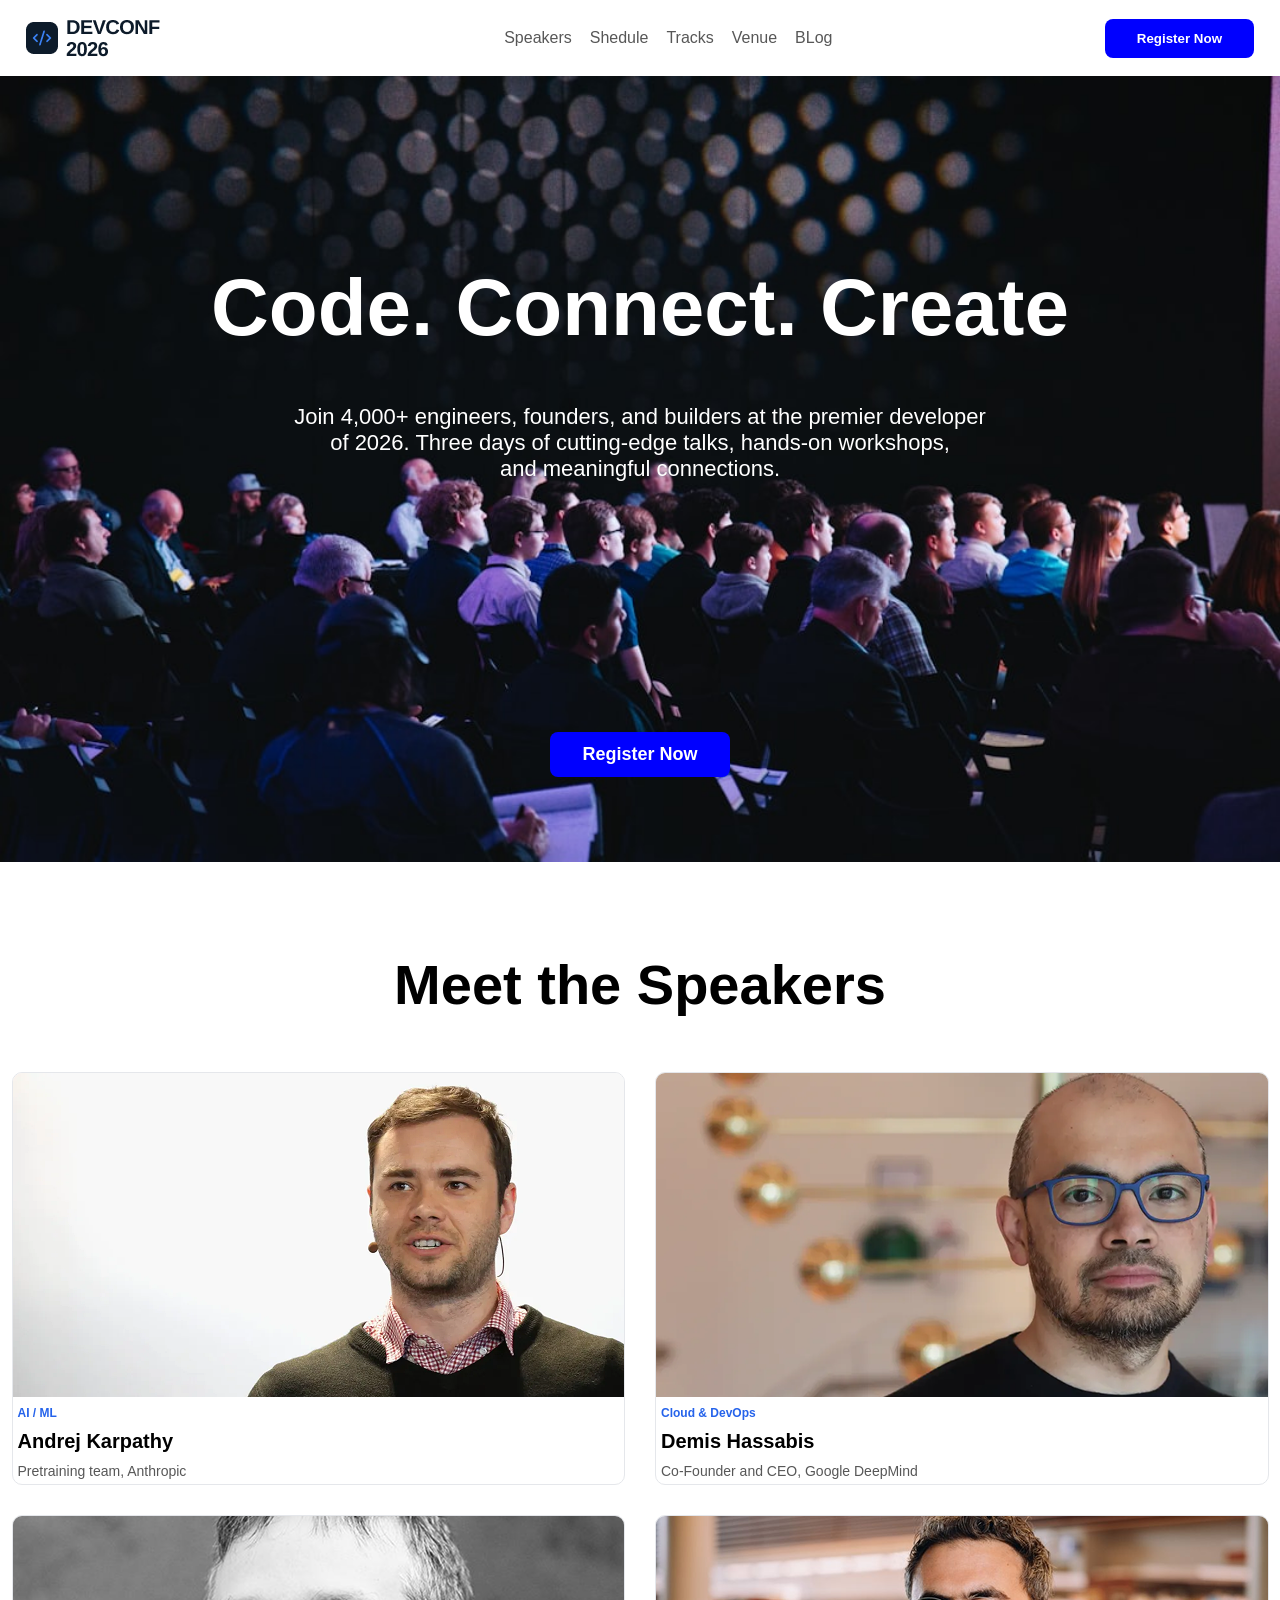
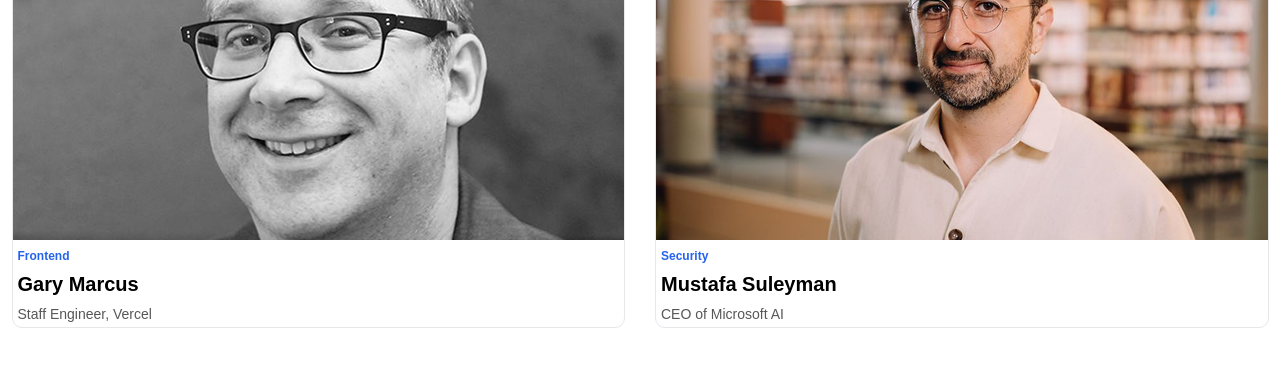
==== index.html @ 27335a5c "Speaker section added" ====
<!DOCTYPE html>
<html lang="en">

<head>
    <meta charset="UTF-8">
    <meta name="viewport" content="width=device-width, initial-scale=1.0">
    <title>Document</title>
    <link rel="stylesheet" href="./styles.css">
</head>

<body>
    <header>
        <sectoion class="navigation">
            <img src="./logos/logo.png">

            <nav>
                <ul class="nav-list">
                    <li class="nav-list-items">Speakers</li>
                    <li class="nav-list-items">Shedule</li>
                    <li class="nav-list-items">Tracks</li>
                    <li class="nav-list-items">Venue</li>
                    <li class="nav-list-items">BLog</li>
                </ul>
            </nav>

            <button class="regbut"><strong>Register Now</strong></button>
        </sectoion>

        <section class="banner">
            <h1>Code. Connect. Create</h1>
            <p> Join 4,000+ engineers, founders, and builders at the premier developer 
                <br> of 2026. Three days of cutting-edge talks, hands-on workshops,
                <br>and meaningful connections.
            </p>

            <button class="regbut" style="font-size: large; font-weight: 700;">Register Now</button>
        </section>
    </header>

    <main>
        <section class="speaker">
            <h1 style="font-size: 56px; font-weight: bold; justify-content: center; text-align: center; padding: 40px;">Meet the Speakers</h1>

            <div class="speakerbox">
                <div class="indibox">
                    <img src="./images/andrej.png" alt="Andrej Karpathy">
                    <p style="color: #2563EB; font-size: 12px; font-weight: 600;">
                        AI / ML
                    </p>
                    <p style="font-size: 20px; font-weight: bold;">
                        Andrej Karpathy
                    </p>
                    <p style="color: #575757; font-size: 14px;">
                        Pretraining team, Anthropic
                    </p>
                </div>

                <div class="indibox">
                    <img src="./images/demis.png" alt="Demis Hassabis">
                    <p style="color: #2563EB; font-size: 12px; font-weight: 600;">
                        Cloud & DevOps
                    </p>
                    <p style="font-size: 20px; font-weight: bold;">
                        Demis Hassabis
                    </p>
                    <p style="color: #575757; font-size: 14px;">
                        Co-Founder and CEO, Google DeepMind
                    </p>
                </div>

                <div class="indibox">
                    <img src="./images/gary.png" alt="Gary Marcus">
                    <p style="color: #2563EB; font-size: 12px; font-weight: 600;">
                        Frontend
                    </p>
                    <p style="font-size: 20px; font-weight: bold;">
                        Gary Marcus
                    </p>
                    <p style="color: #575757; font-size: 14px;">
                        Staff Engineer, Vercel
                    </p>
                </div>

                <div class="indibox">
                    <img src="./images/mustafa.png" alt="">
                    <p style="color: #2563EB; font-size: 12px; font-weight: 600;">
                        Security
                    </p>
                    <p style="font-size: 20px;">
                        <strong>Mustafa Suleyman</strong>
                    </p>
                    <p style="color: #575757; font-size: 14px;">
                    CEO of Microsoft AI
                    </p>
                </div>
            </div>
        </section>
    </main>

</body>

</html>
---- styles.css ----
*{
    margin: 0;
    padding: 0;
    font-family: "Inter", sans-serif;
}

.navigation{
    display: flex;
    justify-content: space-between;
    align-items: center;
    max-width: 1300;
    margin: 10px 20px 10px;
    padding: 6px;
}

.nav-list{
    color: #575757;
    display: flex;
    gap: 7%;
    list-style: none;
    
}

.regbut{
    color: white;
    background-color: blue;
    border-color: transparent;
    padding: 10px 30px;
    border-radius: 8px;
}

.banner{
    background-color: black;
    height: 786px;
    background-image: url(./images/banner.jpg);
    background-size: cover;
    background-repeat: no-repeat;

    display: flex;
    flex-direction: column;
    text-align: center;
    align-items: center;
    justify-content: center;     
}

.banner h1{
    color:white;
    font-size: 80px;
    text-align: center;
    transform: translateY(-100px);
}

.banner p{
    color:white;
    font-size: 22px;
    text-align: center;
    transform: translateY(-50px);
}

.banner button{
    text-align: center;
    transform: translateY(200px);
}

.speaker{
    display: grid;
    align-items: center;
    justify-content: center;
    margin-top: 50px;
    margin-bottom: 40px;
}

.speakerbox{
    display: grid;
    grid-template-columns: 643.5px 643.5px;
}

.indibox{
    background-color: white;
    border: 1px solid #E5E7EB;
    border-radius: 10px;
    overflow: hidden;
    margin: 15px; 
}

main section div div p{
    padding: 5px;
}
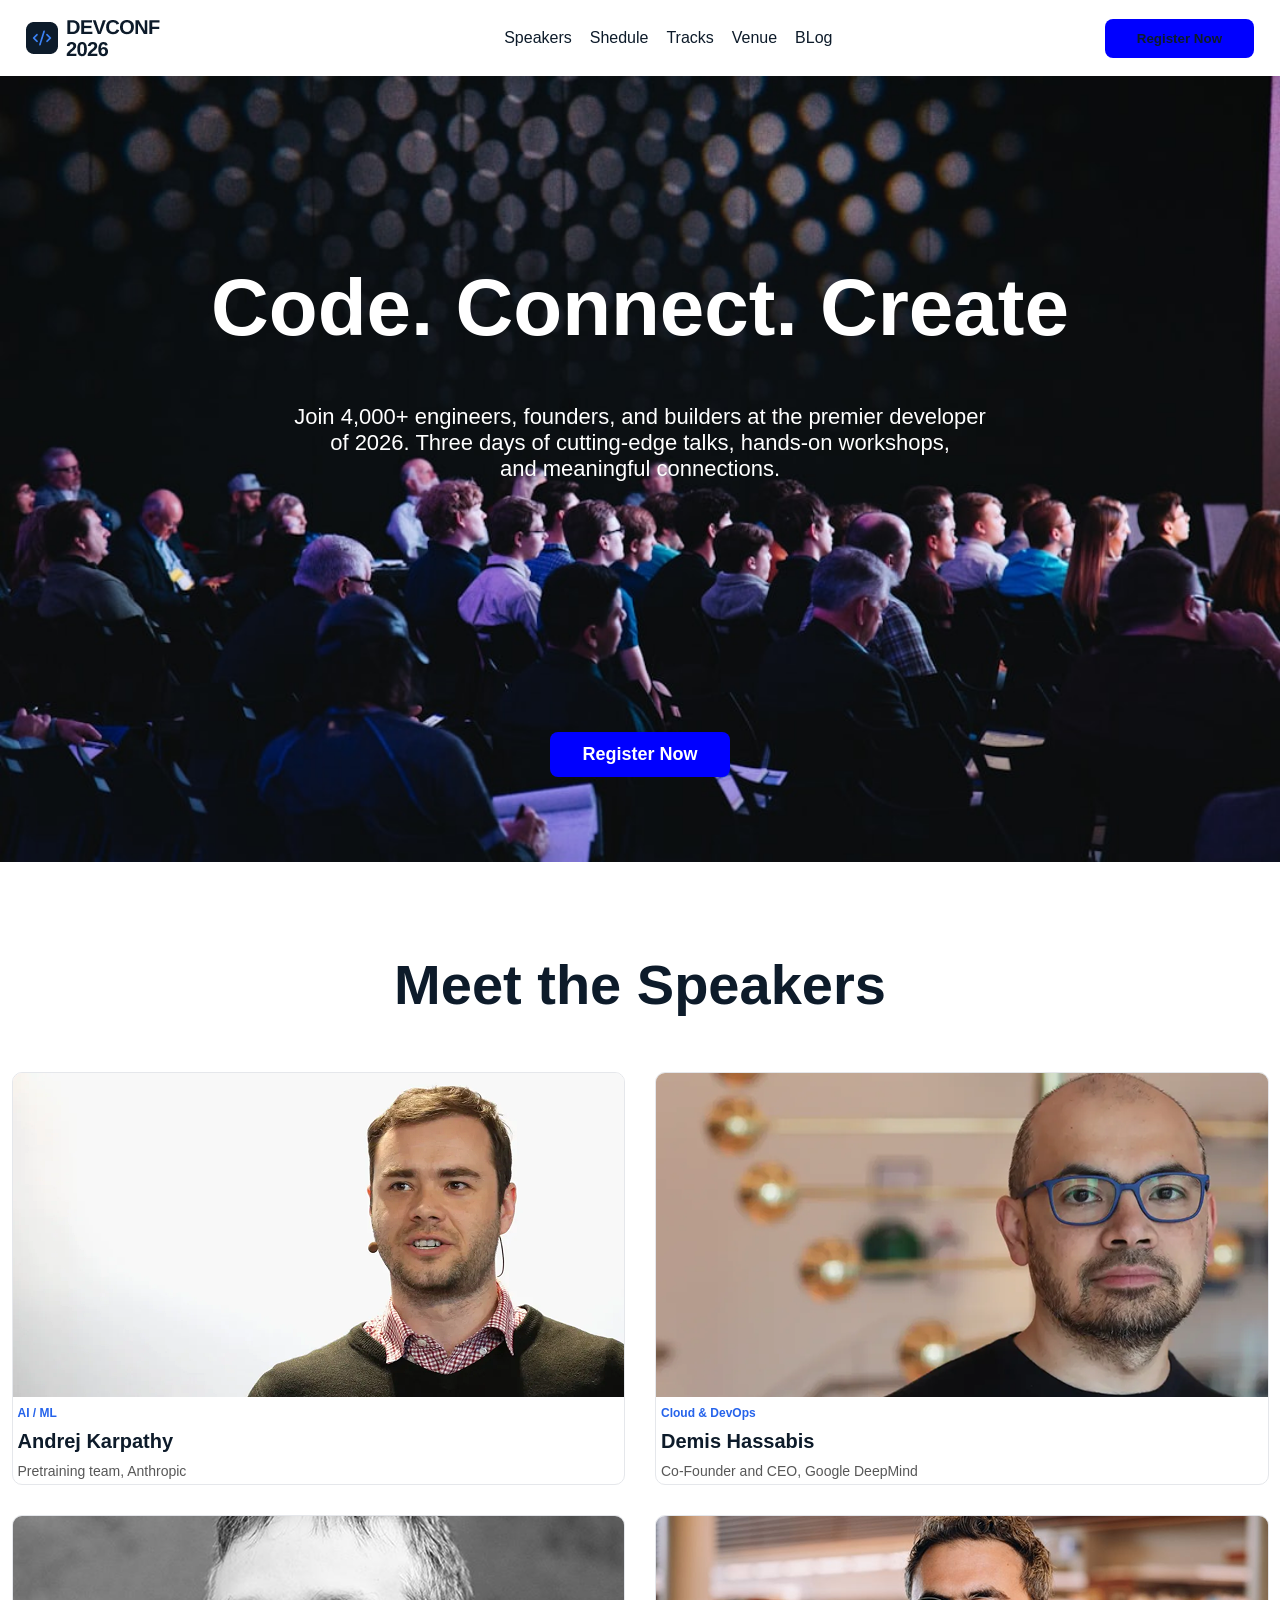
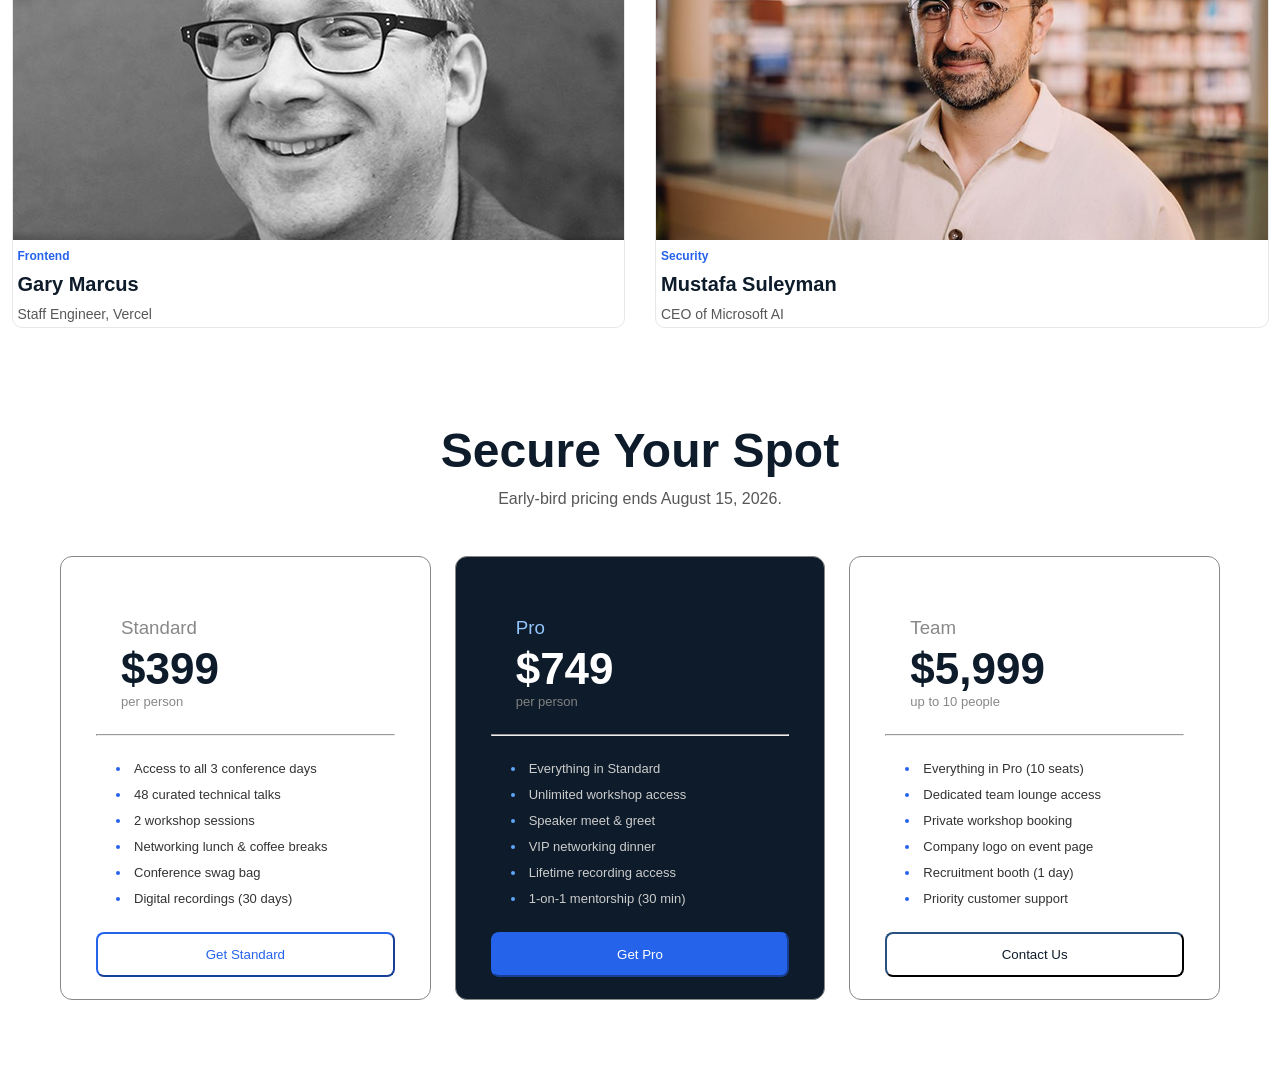
==== commit acee249e: "Speaker section added" ====
--- a/index.html
+++ b/index.html
@@ -23,12 +23,12 @@
                 </ul>
             </nav>
 
-            <button class="regbut"><strong>Register Now</strong></button>
+            <button class="regbut" style="color: white;"><strong>Register Now</strong></button>
         </sectoion>
 
         <section class="banner">
             <h1>Code. Connect. Create</h1>
-            <p> Join 4,000+ engineers, founders, and builders at the premier developer 
+            <p> Join 4,000+ engineers, founders, and builders at the premier developer
                 <br> of 2026. Three days of cutting-edge talks, hands-on workshops,
                 <br>and meaningful connections.
             </p>
@@ -39,7 +39,8 @@
 
     <main>
         <section class="speaker">
-            <h1 style="font-size: 56px; font-weight: bold; justify-content: center; text-align: center; padding: 40px;">Meet the Speakers</h1>
+            <h1 style="font-size: 56px; font-weight: bold; justify-content: center; text-align: center; padding: 40px;">
+                Meet the Speakers</h1>
 
             <div class="speakerbox">
                 <div class="indibox">
@@ -88,13 +89,84 @@
                     </p>
                     <p style="font-size: 20px;">
                         <strong>Mustafa Suleyman</strong>
+                        <!-- It was at this moment he Knew that this ui was desined using a font that his pc didn't had, "Inter"-->
                     </p>
                     <p style="color: #575757; font-size: 14px;">
-                    CEO of Microsoft AI
+                        CEO of Microsoft AI
                     </p>
                 </div>
             </div>
         </section>
+
+        <section class="price">
+            <div class="pricetxt">
+                <h1>Secure Your Spot</h1>
+                <p>Early-bird pricing ends August 15, 2026.</p>
+            </div>
+            <div class="pricebox-p">
+                <div class="pricebox-c">
+                    <div class="up">
+                        <h3 style="color: #888888; font-weight: 450;">Standard</h3>
+                        <h1 style="font-size: 44px; font-weight: bold;">$399</h1>
+                        <h6 style="color: #888888; font-size: 13px; font-weight: 450;">per person</h6>
+                    </div>
+                    <hr>
+                    <div class="down">
+                        <ul>
+                            <li class="pli">Access to all 3 conference days</li>
+                            <li class="pli">48 curated technical talks</li>
+                            <li class="pli">2 workshop sessions</li>
+                            <li class="pli">Networking lunch & coffee breaks</li>
+                            <li class="pli">Conference swag bag</li>
+                            <li class="pli">Digital recordings (30 days)</li>
+                        </ul>
+                    </div>
+                    <button class="pribut">Get Standard</button>
+                </div>
+                <div class="pricebox-s">
+                    <div class="up">
+                        <h3 style="color: #93C5FD; font-weight: 450;">Pro</h3>
+                        <h1 style="color: white; font-size: 44px; font-weight: bold;">$749</h1>
+                        <h6 style="color: #808080; font-size: 13px; font-weight: 450;">per person</h6>
+                    </div>
+                    <hr>
+                    <div class="down">
+                        <ul>
+                            <li class="pli" style="color: #CCCCCC;">Everything in Standard</li>
+                            <li class="pli" style="color: #CCCCCC;">Unlimited workshop access</li>
+                            <li class="pli" style="color: #CCCCCC;">Speaker meet & greet</li>
+                            <li class="pli" style="color: #CCCCCC;">VIP networking dinner</li>
+                            <li class="pli" style="color: #CCCCCC;">Lifetime recording access</li>
+                            <li class="pli" style="color: #CCCCCC;">1-on-1 mentorship (30 min)</li>
+                        </ul>
+                    </div>
+                    <button class="pribut"
+                        style="color: white; background-color: #2563EB; border-color: #2563EB;">Get Pro</button>
+                </div>
+                <div class="pricebox-c">
+                    <div class="up">
+                        <h3 style="color: #888888; font-weight: 450;">Team</h3>
+                        <h1 style="font-size: 44px; font-weight: bold;">$5,999</h1>
+                        <h6 style="color: #888888; font-size: 13px; font-weight: 450;">up to 10 people</h6>
+                    </div>
+                    <hr>
+                    <div class="down">
+                        <ul>
+                            <li class="pli">Everything in Pro (10 seats)</li>
+                            <li class="pli">Dedicated team lounge access</li>
+                            <li class="pli">Private workshop booking</li>
+                            <li class="pli">Company logo on event page</li>
+                            <li class="pli">Recruitment booth (1 day)</li>
+                            <li class="pli">Priority customer support</li>
+                        </ul>
+                    </div>
+                    <button class="pribut"
+                        style="color: #0D1B2A; background-color: white; border-color: #0D1B2A;">Contact
+                        Us</button>
+                </div>
+            </div>
+        </section>
+
     </main>
 
 </body>
--- a/styles.css
+++ b/styles.css
@@ -2,6 +2,7 @@
     margin: 0;
     padding: 0;
     font-family: "Inter", sans-serif;
+    color: #0D1B2A;
 }
 
 .navigation{
@@ -18,7 +19,6 @@
     display: flex;
     gap: 7%;
     list-style: none;
-    
 }
 
 .regbut{
@@ -27,6 +27,7 @@
     border-color: transparent;
     padding: 10px 30px;
     border-radius: 8px;
+    cursor: pointer;
 }
 
 .banner{
@@ -67,7 +68,7 @@
     align-items: center;
     justify-content: center;
     margin-top: 50px;
-    margin-bottom: 40px;
+    margin-bottom: 80px;
 }
 
 .speakerbox{
@@ -85,4 +86,99 @@
 
 main section div div p{
     padding: 5px;
+}
+
+.price{
+    display: grid;
+    grid-template-columns: auto;
+    background-color: white;
+    text-align: center;
+    align-items: center;
+    justify-content: space-around;
+    padding: 0px 60px 80px 60px;
+}
+
+.pricetxt h1{
+    font-size: 48px;
+    font-weight: bold;
+}
+
+.pricetxt p{
+    font-size: 16px;
+    color: #575757;
+    margin-top: 12px;
+}
+
+.pricebox-p{
+    display: flex;
+    flex-direction: row;
+    background-color: white;
+    gap: 24px;
+    margin-top: 48px;
+}
+
+
+.pricebox-c{
+    display: inline-block;
+    text-align: left;
+    background-color: white;
+    border: 1px solid #888888;
+    height: 444px;
+    width: 370.66px;
+    box-sizing: border-box;
+    list-style-position: inside;
+    padding: 35px;
+    border-radius: 12px;
+}
+
+.pricebox-s{
+    display: inline-block;
+    background-color: #0D1B2A;
+    border: 1px solid #888888;
+    height: 444px;
+    width: 370.66px;
+    box-sizing: border-box;
+    list-style-position: inside;
+    padding: 35px;
+    text-align: left;
+    border-radius: 12px;
+}
+
+.pli{
+    color: #333333;
+    font-size: 13px;
+}
+
+.pricebox-s li::marker{
+    color: #60A5FA;
+}
+
+.pricebox-c li::marker{
+    color: #2563EB;
+}
+
+.pribut{
+    color: #2563EB;
+    font-weight: 450;
+    background-color: white;
+    border-color: #2563EB;
+    border-radius: 8px;
+    margin left: 20px;
+    margin right: 20px;
+    width: 100%;
+    height: 45px;
+    cursor: pointer;
+}
+
+.up h3{
+    margin-bottom: 5px;
+}
+
+.up{
+    padding: 25px;
+}
+
+.down{
+    line-height: 2;
+    padding: 20px;
 }
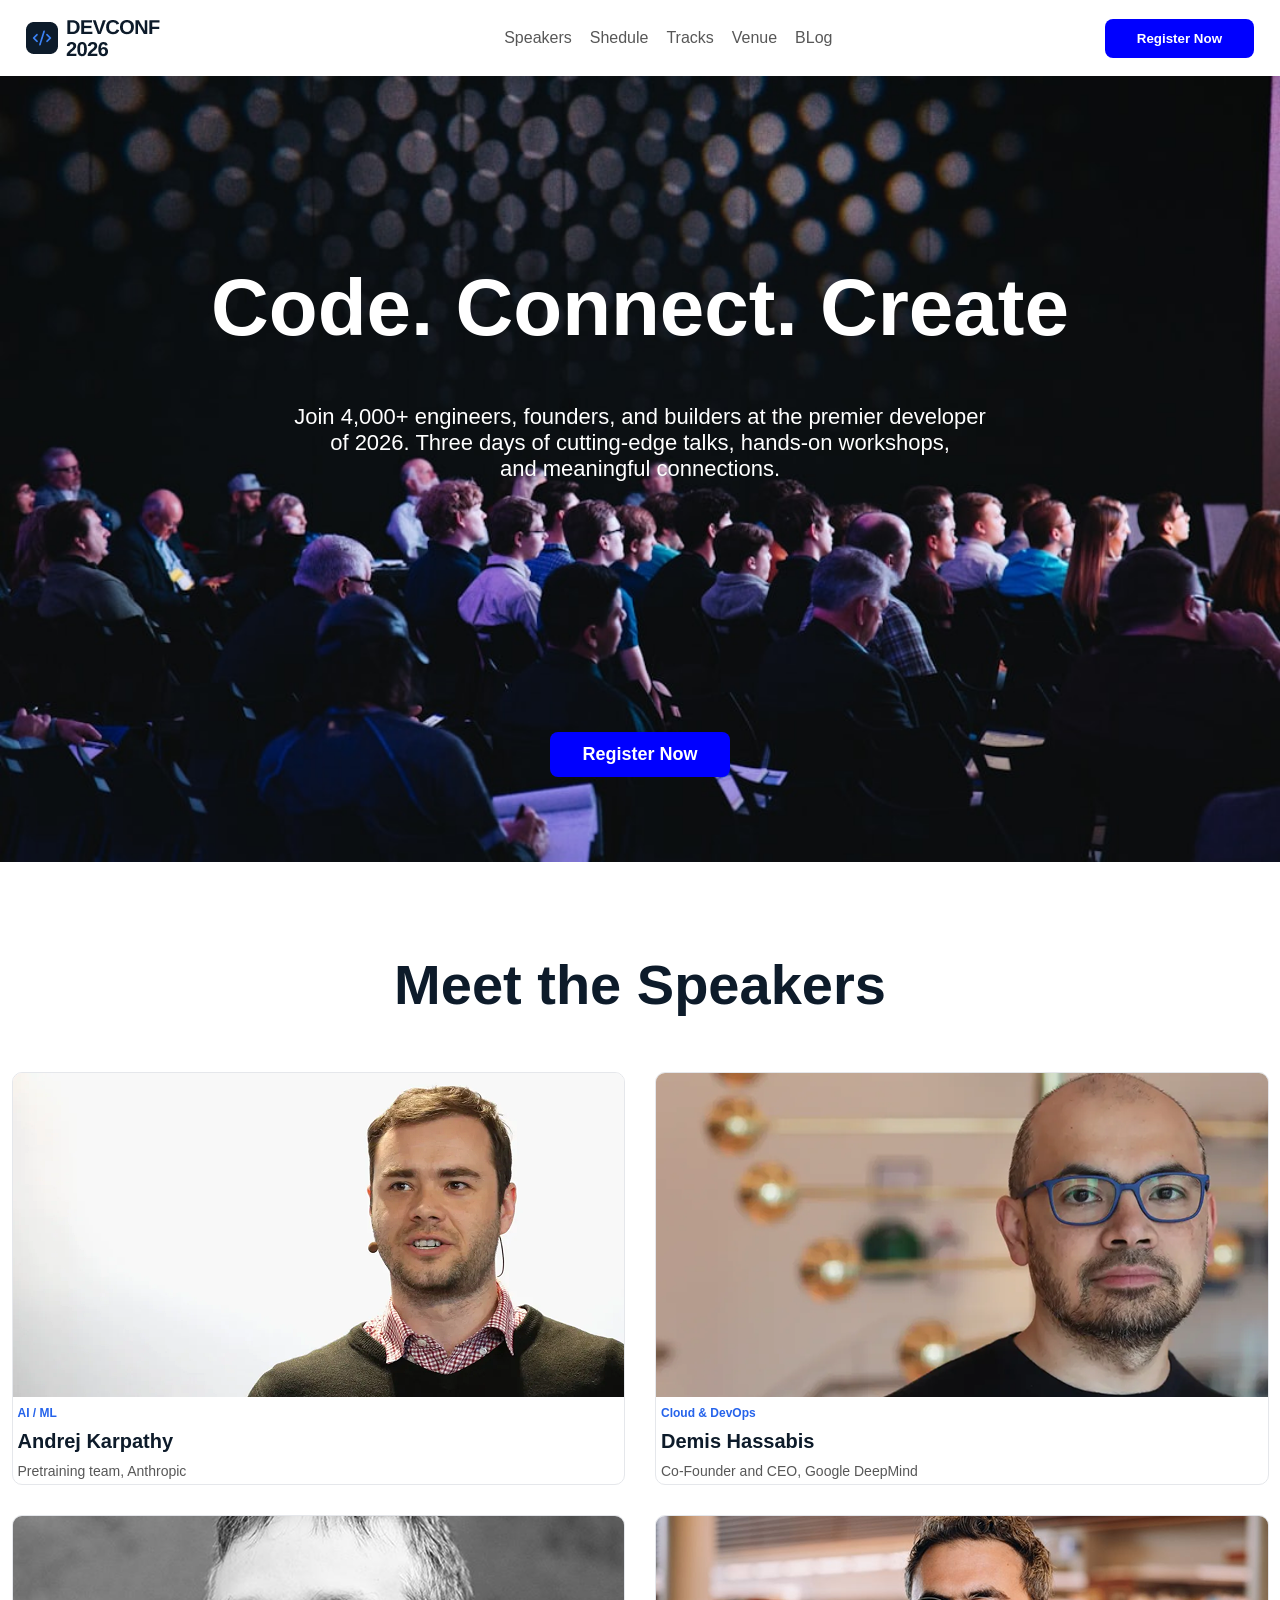
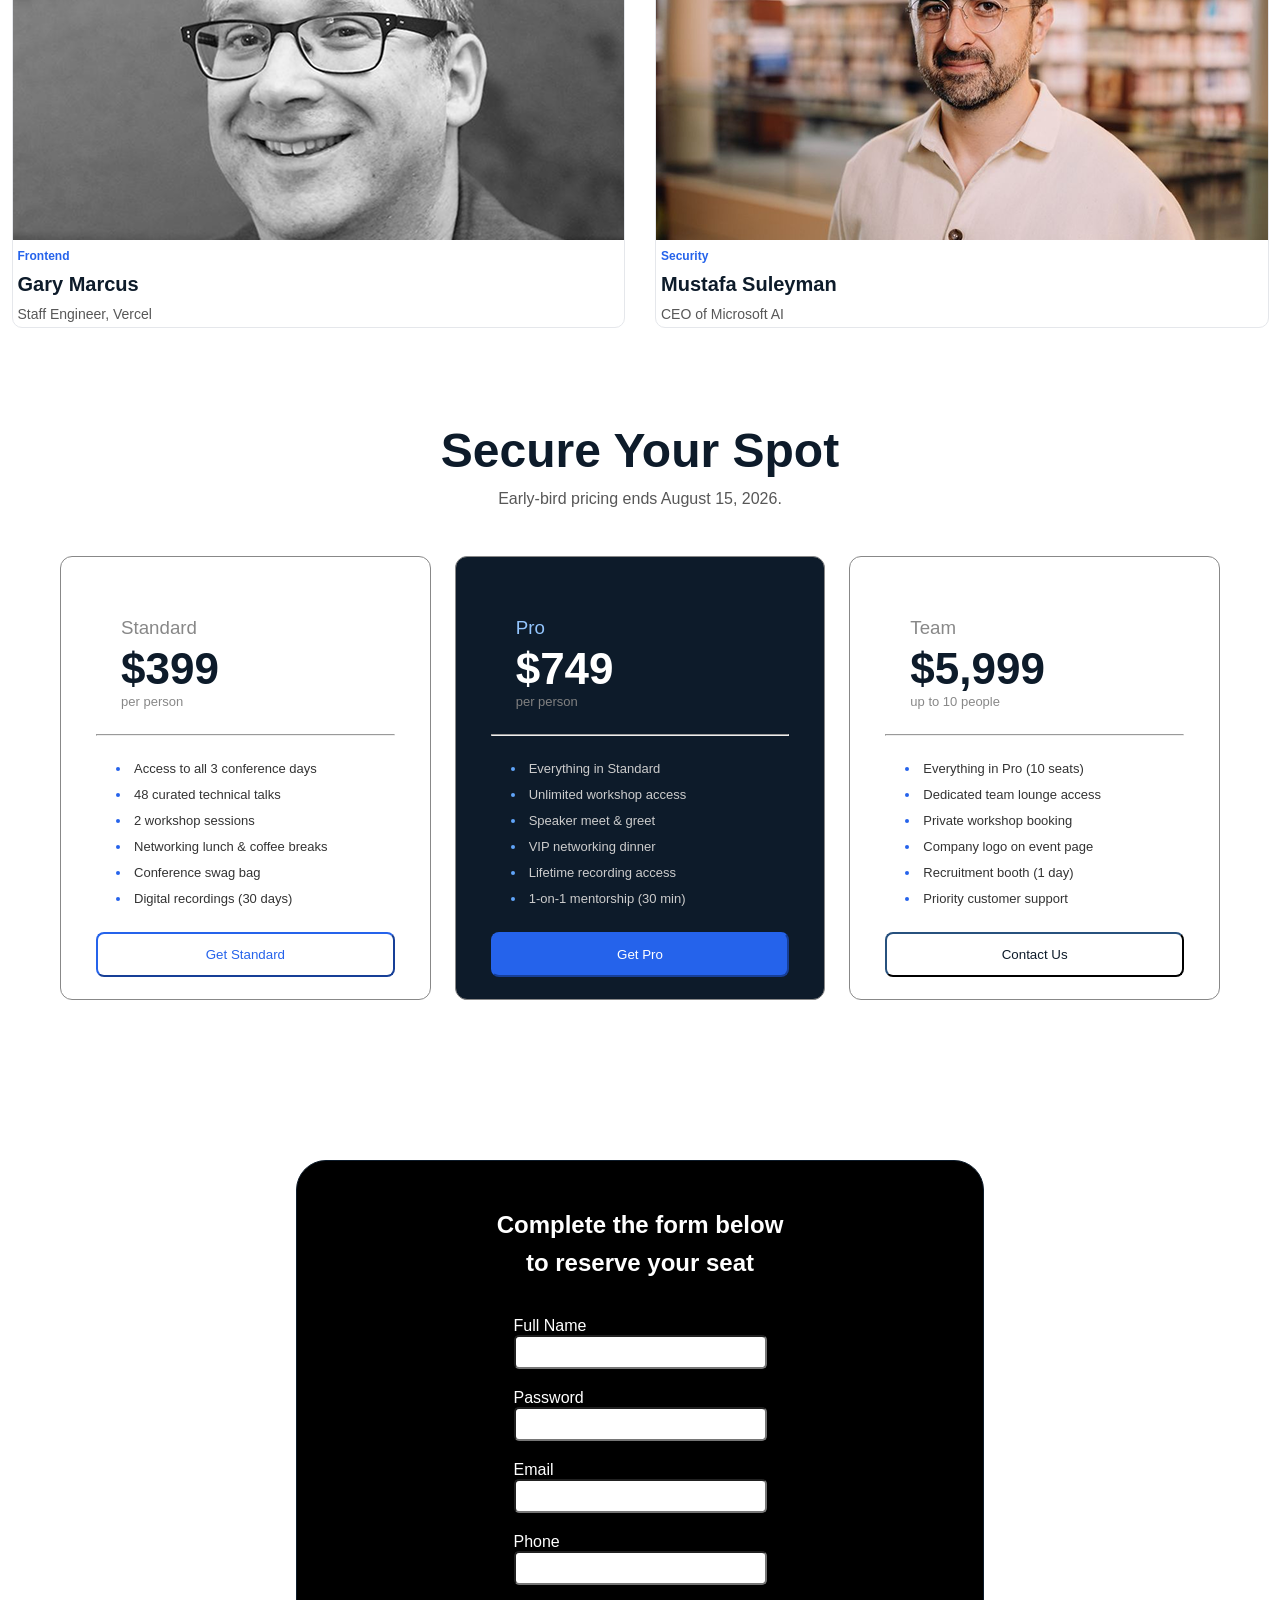
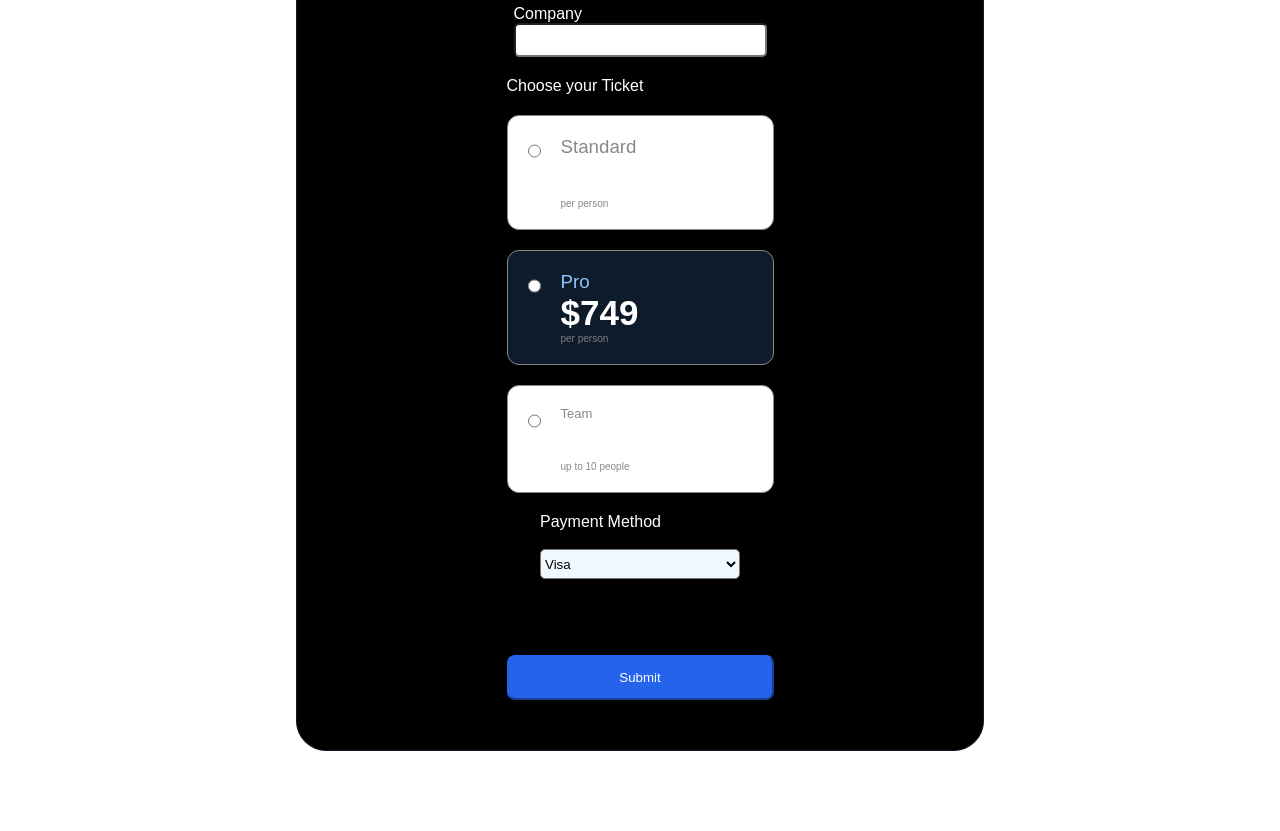
==== commit 8ec0ed26: "Form section added" ====
--- a/index.html
+++ b/index.html
@@ -23,7 +23,9 @@
                 </ul>
             </nav>
 
-            <button class="regbut" style="color: white;"><strong>Register Now</strong></button>
+            <div class="rbd">
+                <button class="regbut" style="color: white;"><strong>Register Now</strong></button>
+            </div>
         </sectoion>
 
         <section class="banner">
@@ -140,8 +142,8 @@
                             <li class="pli" style="color: #CCCCCC;">1-on-1 mentorship (30 min)</li>
                         </ul>
                     </div>
-                    <button class="pribut"
-                        style="color: white; background-color: #2563EB; border-color: #2563EB;">Get Pro</button>
+                    <button class="pribut" style="color: white; background-color: #2563EB; border-color: #2563EB;">Get
+                        Pro</button>
                 </div>
                 <div class="pricebox-c">
                     <div class="up">
@@ -167,6 +169,96 @@
             </div>
         </section>
 
+        <section class="form">
+
+            <div class="formbox">
+
+                <h1 style="color: white; margin-bottom: -10px;">Complete the form below</h1>
+                <h1 style="color: white;">to reserve your seat</h1>
+
+                <form action="./backpage.html" method="post"></form>
+                <div>
+                    <label for="name">Full Name</label>
+                    <br>
+                    <input type="text" name="name" id="name" req>
+                </div>
+
+                <div>
+                    <label for="pass">Password</label>
+                    <br>
+                    <input type="password" name="pass" id="pass" maxlength="12" required>
+                </div>
+
+                <div>
+                    <label for="email">Email</label>
+                    <br>
+                    <input type="email" name="email" id="email" required>
+                </div>
+
+                <div>
+                    <label for="phone">Phone</label>
+                    <br>
+                    <input type="tel" name="phone" id="phone" required>
+                </div>
+
+                <div>
+                    <label for="company">Company</label>
+                    <br>
+                    <input type="company" name="company" id="company" required>
+                </div>
+
+                <div class="ticket">
+                    <label for="ticket">Choose your Ticket</label>
+
+                    <label class="ticket-c" for="standard">
+                        <input type="radio" name="ticket" id="standard" value="standard">
+
+                        <div class="ticketinfo-c">
+                            <h3 style="color: #888888; font-weight: 450; font-size: 13;">Standard</h3>
+                            <h1 style="font-size: 35px; font-weight: bold;">$399</h1>
+                            <h6 style="color: #888888; font-size: 10px; font-weight: 450;">per person</h6>
+                        </div>
+                    </label>
+
+                    <label class="ticket-s" for="pro">
+                        <input type="radio" name="ticket" id="pro" value="pro">
+
+                        <div class="ticketinfo-s">
+                            <h3 style="color: #93C5FD; font-weight: 450; font-size: 13;">Pro</h3>
+                            <h1 style="color: white; font-size: 35px; font-weight: bold;">$749</h1>
+                            <h6 style="color: #808080; font-size: 10px; font-weight: 450;">per person</h6>
+                        </div>
+                    </label>
+
+                    <label class="ticket-c" for="team">
+                        <input type="radio" name="ticket" id="team" value="team">
+
+                        <div class="ticketinfo-c">
+                            <h3 style="color: #888888; font-weight: 450; font-size: 13px;">Team</h3>
+                            <h1 style="font-size: 35px; font-weight: bold;">$5,999</h1>
+                            <h6 style="color: #888888; font-size: 10px; font-weight: 450;">up to 10 people</h6>
+                        </div>
+                    </label>
+                </div>
+
+                <div>
+                    <label for="payment">Payment Method</label>
+                    <br>
+                    <br>
+                    <select for="payment" id="payment">
+                        <option value="visa">Visa</option>
+                        <option value="mastercard">Mastercard</option>
+                        <option value="giftcard">Giftcard</option>
+                    </select>
+                </div>
+
+                <br><br>
+
+                <button class="pribut" style="color: white; background-color: #2563EB; border-color: #2563EB; width: 267px;">Submit</button>
+            </div>
+
+        </section>
+
     </main>
 
 </body>
--- a/styles.css
+++ b/styles.css
@@ -2,7 +2,6 @@
     margin: 0;
     padding: 0;
     font-family: "Inter", sans-serif;
-    color: #0D1B2A;
 }
 
 .navigation{
@@ -30,6 +29,14 @@
     cursor: pointer;
 }
 
+#white{
+    color: white;
+}
+
+body{
+    color: #0D1B2A;
+}
+
 .banner{
     background-color: black;
     height: 786px;
@@ -116,7 +123,6 @@
     gap: 24px;
     margin-top: 48px;
 }
-
 
 .pricebox-c{
     display: inline-block;
@@ -181,4 +187,86 @@
 .down{
     line-height: 2;
     padding: 20px;
-}+}
+
+.form{
+    display: flex;
+    flex-direction: column;
+    background-color: white;
+    justify-content: space-around;
+    align-items: center;
+    padding: 80px 60px 80px 60px;
+}
+
+.formbox{
+    display: flex;
+    flex-direction: column;
+    gap: 20px;
+    background-color: black;
+    border: 1px solid #0D1B2A;
+    padding: 50px 200px 50px 200px;
+    border-radius: 30px;
+    align-items: center;
+}
+
+.formbox  div label{
+    color: white;
+    font-weight: 450;
+}
+
+.formbox input{
+    border-radius: 5px;
+    height: 30px;
+    width: auto;
+    padding-left: 40px;
+    padding-right: 40px;
+}
+
+.ticket{
+
+}
+
+.ticketbox{
+    background-color: white;
+}
+
+.ticket{
+    display: flex;
+    gap: 20px;
+    flex-direction: column;
+}
+
+.ticket-c{
+    display: flex;
+    gap: 20px;
+    text-align: left;
+    background-color: white;
+    border: 1px solid #888888;
+    hight: 40px;
+    width: 267px;
+    box-sizing: border-box;
+    list-style-position: inside;
+    padding: 20px;
+    border-radius: 12px;;
+}
+
+.ticket-s{
+    display: flex;
+    gap: 20px;
+    background-color: #0D1B2A;
+    border: 1px solid #888888;
+    hight: 40px;
+    width: 267px;
+    box-sizing: border-box;
+    list-style-position: inside;
+    padding: 20px;
+    text-align: left;
+    border-radius: 12px
+}
+
+select{
+    width: 200px;
+    height: 30px;
+    border-radius: 5px;
+    background-color: aliceblue;
+}
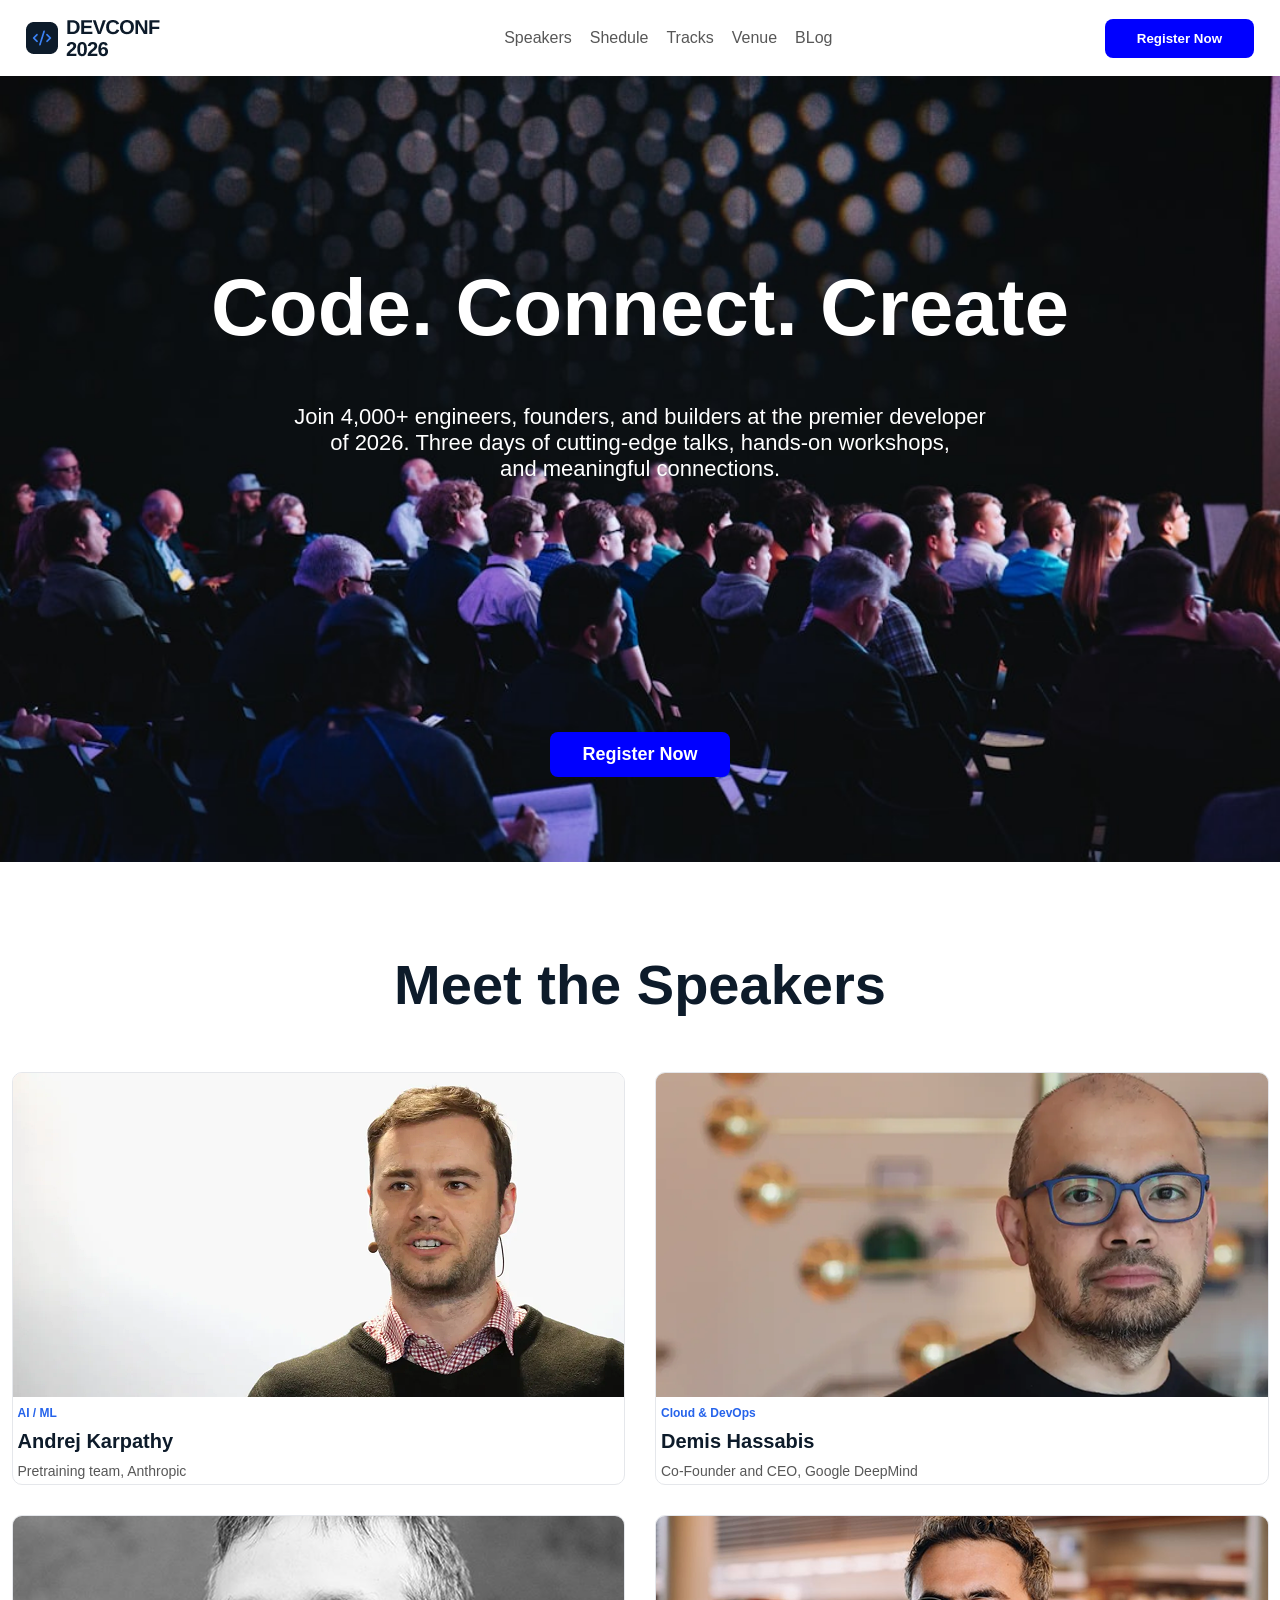
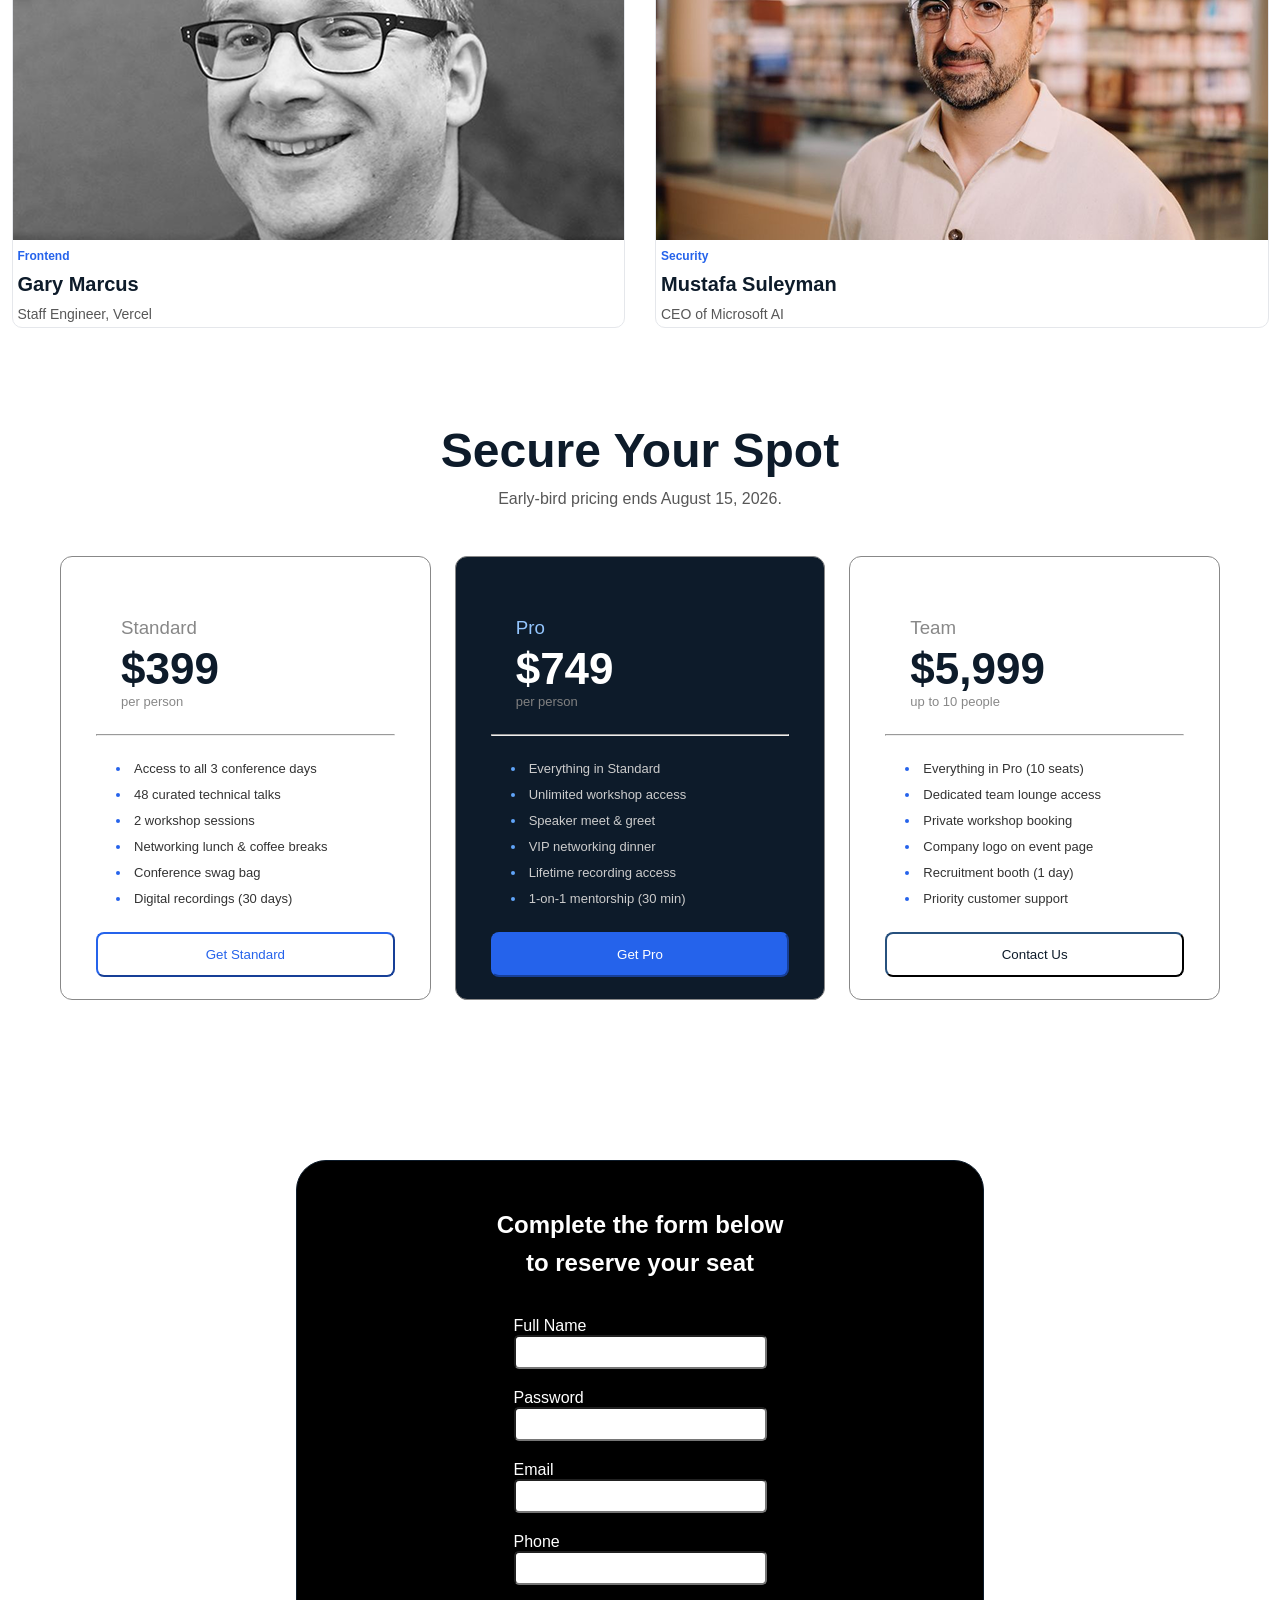
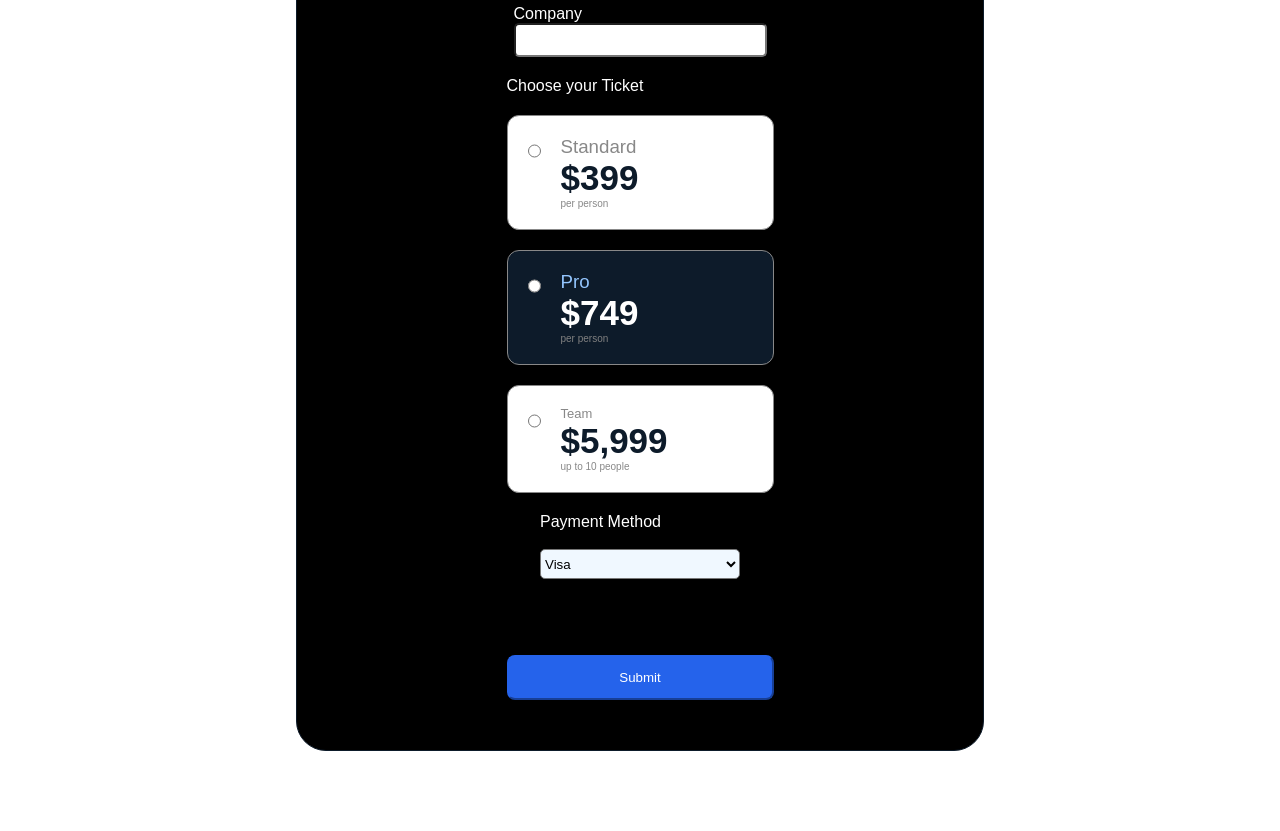
==== commit 6a56eb5f: "Bug fix -1.0" ====
--- a/index.html
+++ b/index.html
@@ -23,7 +23,7 @@
                 </ul>
             </nav>
 
-            <div class="rbd">
+            <div class="rbd" id="white">
                 <button class="regbut" style="color: white;"><strong>Register Now</strong></button>
             </div>
         </sectoion>
@@ -215,7 +215,7 @@
 
                         <div class="ticketinfo-c">
                             <h3 style="color: #888888; font-weight: 450; font-size: 13;">Standard</h3>
-                            <h1 style="font-size: 35px; font-weight: bold;">$399</h1>
+                            <h1 style="font-size: 35px; font-weight: bold; color: #0D1B2A;">$399</h1>
                             <h6 style="color: #888888; font-size: 10px; font-weight: 450;">per person</h6>
                         </div>
                     </label>
@@ -235,7 +235,7 @@
 
                         <div class="ticketinfo-c">
                             <h3 style="color: #888888; font-weight: 450; font-size: 13px;">Team</h3>
-                            <h1 style="font-size: 35px; font-weight: bold;">$5,999</h1>
+                            <h1 style="font-size: 35px; font-weight: bold; color: #0D1B2A;">$5,999</h1>
                             <h6 style="color: #888888; font-size: 10px; font-weight: 450;">up to 10 people</h6>
                         </div>
                     </label>
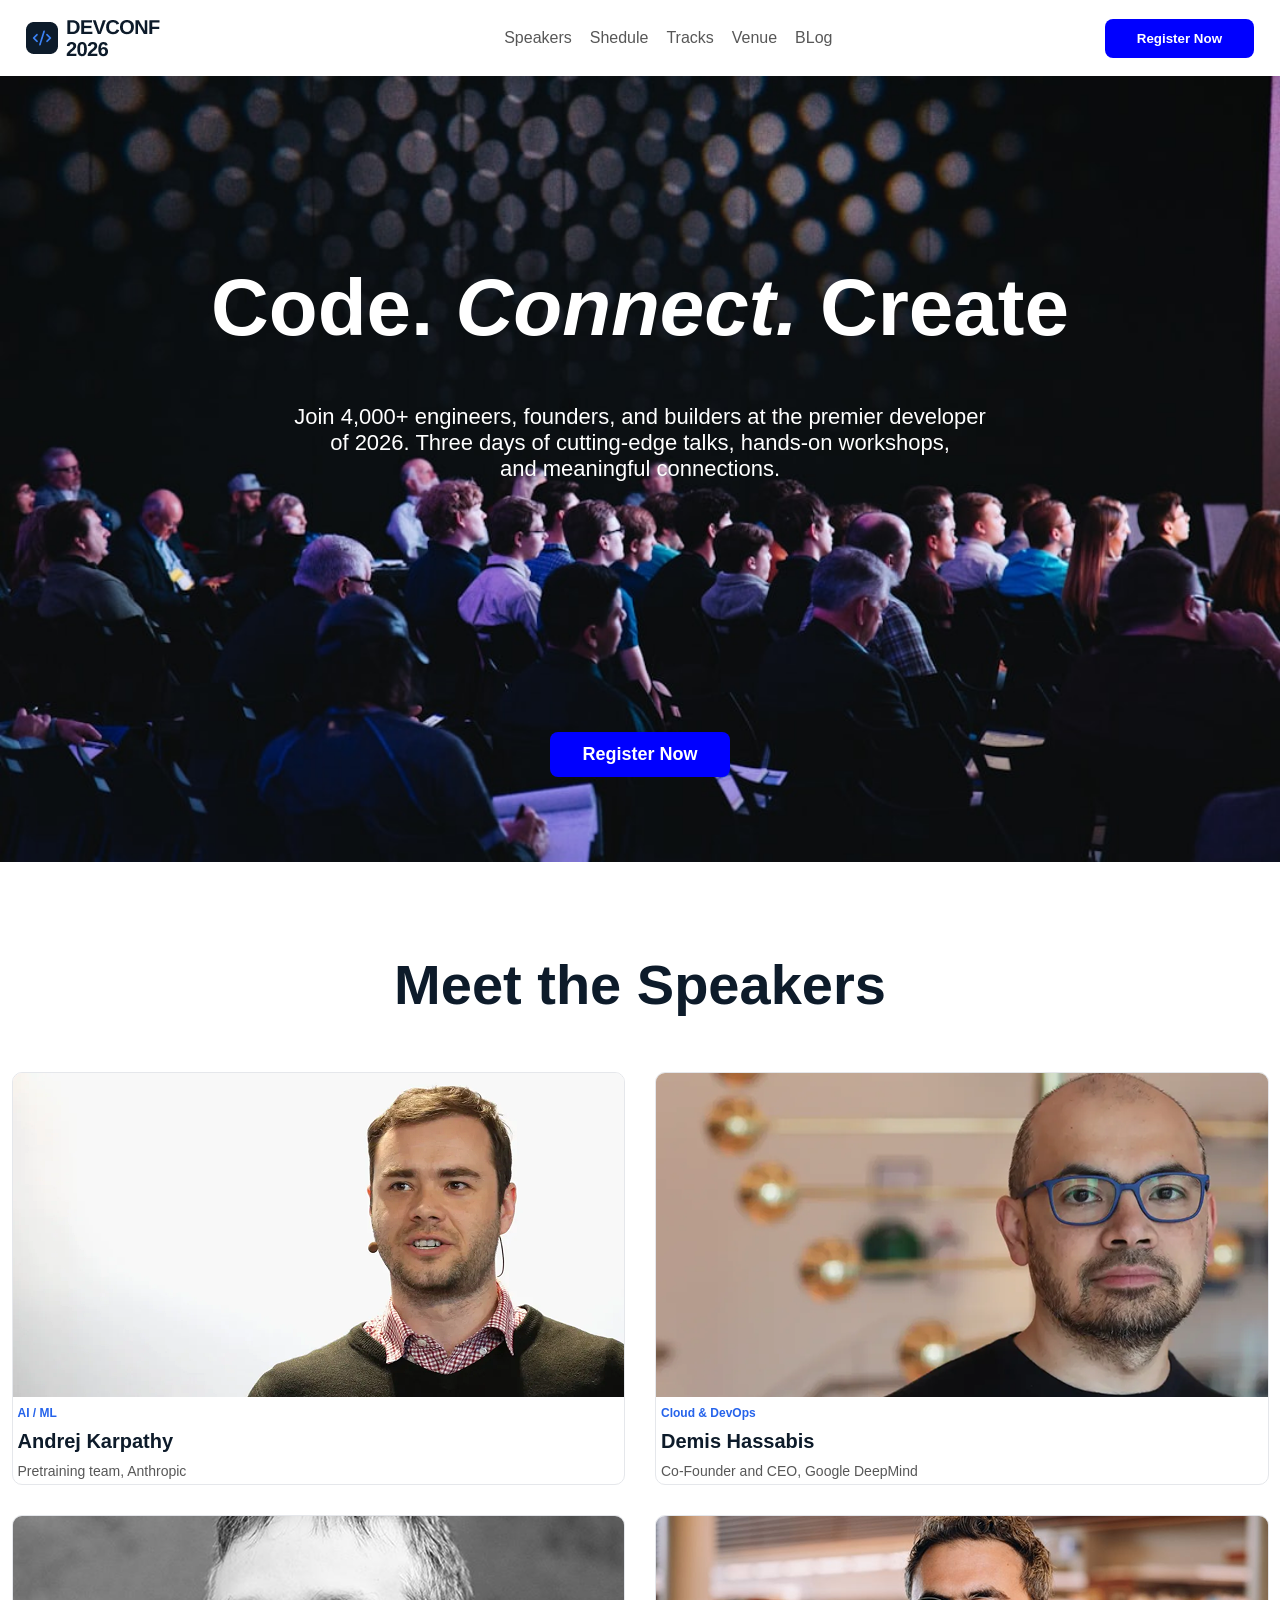
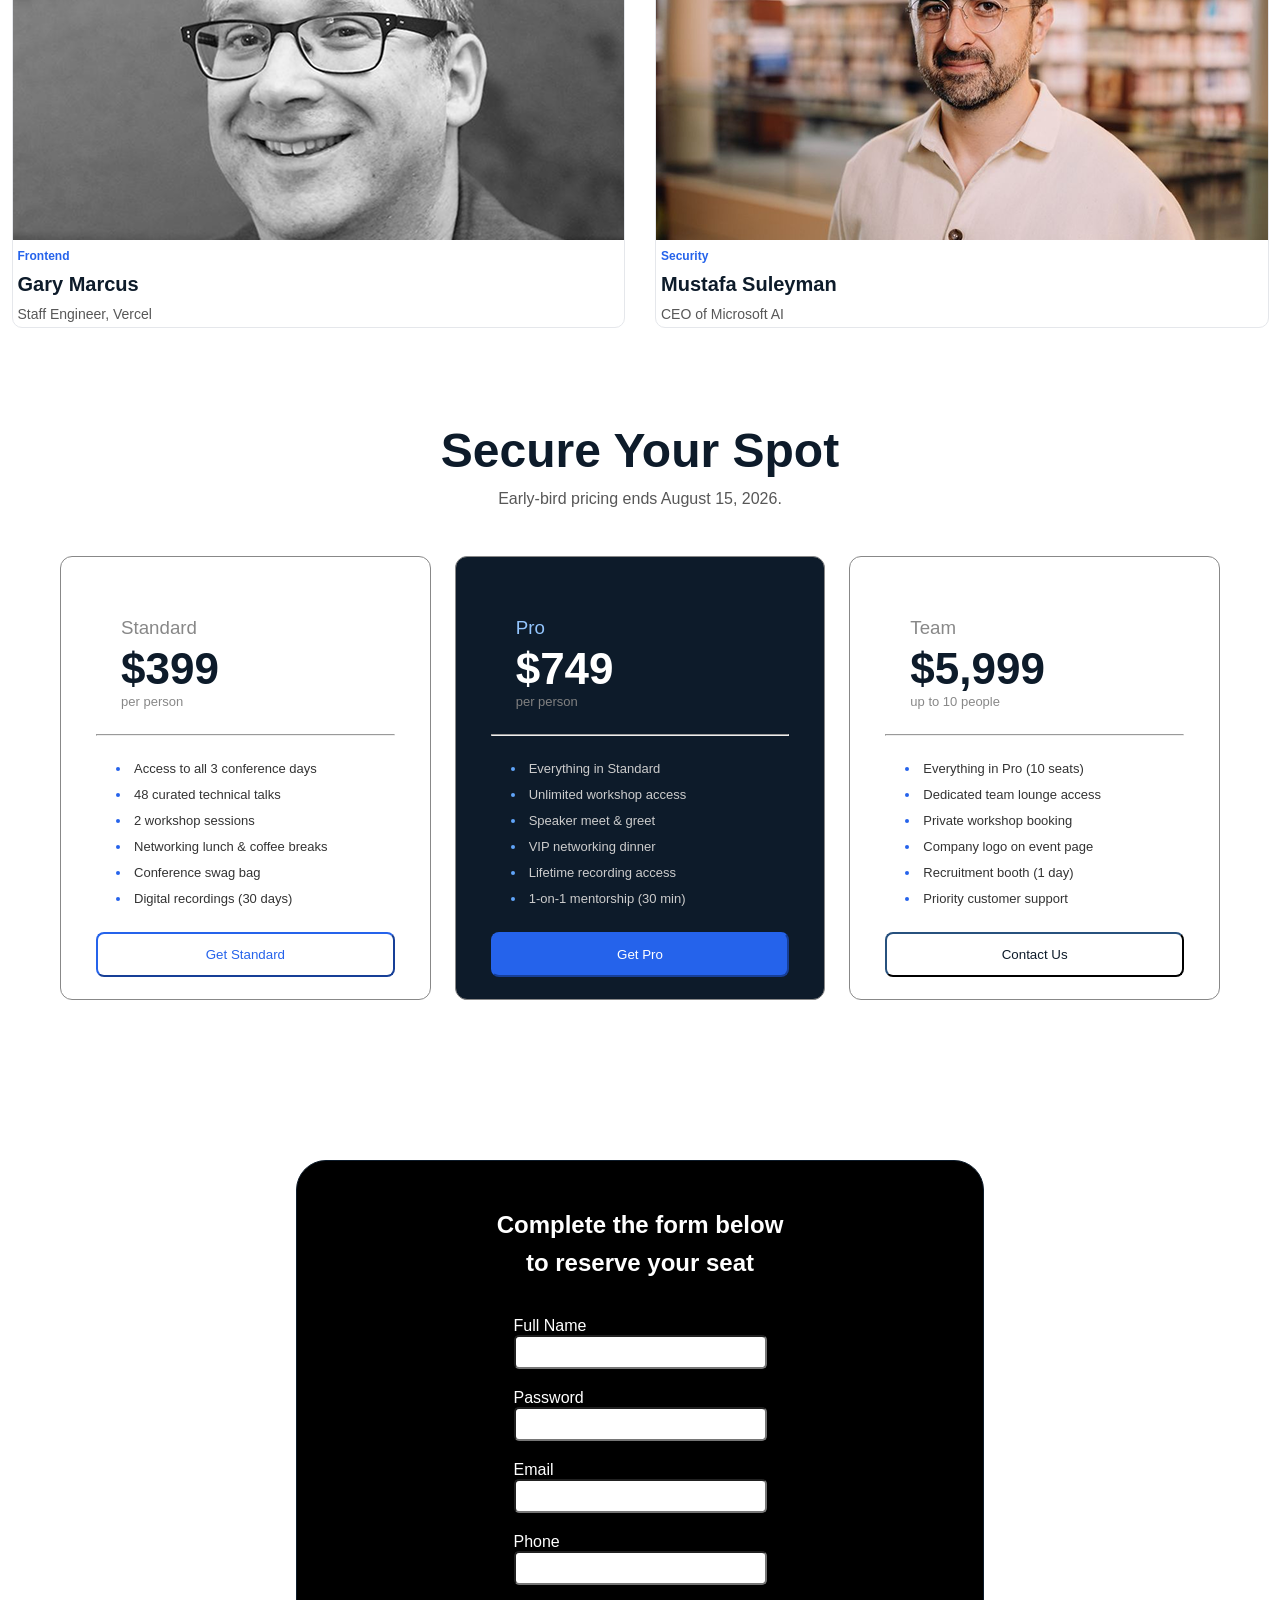
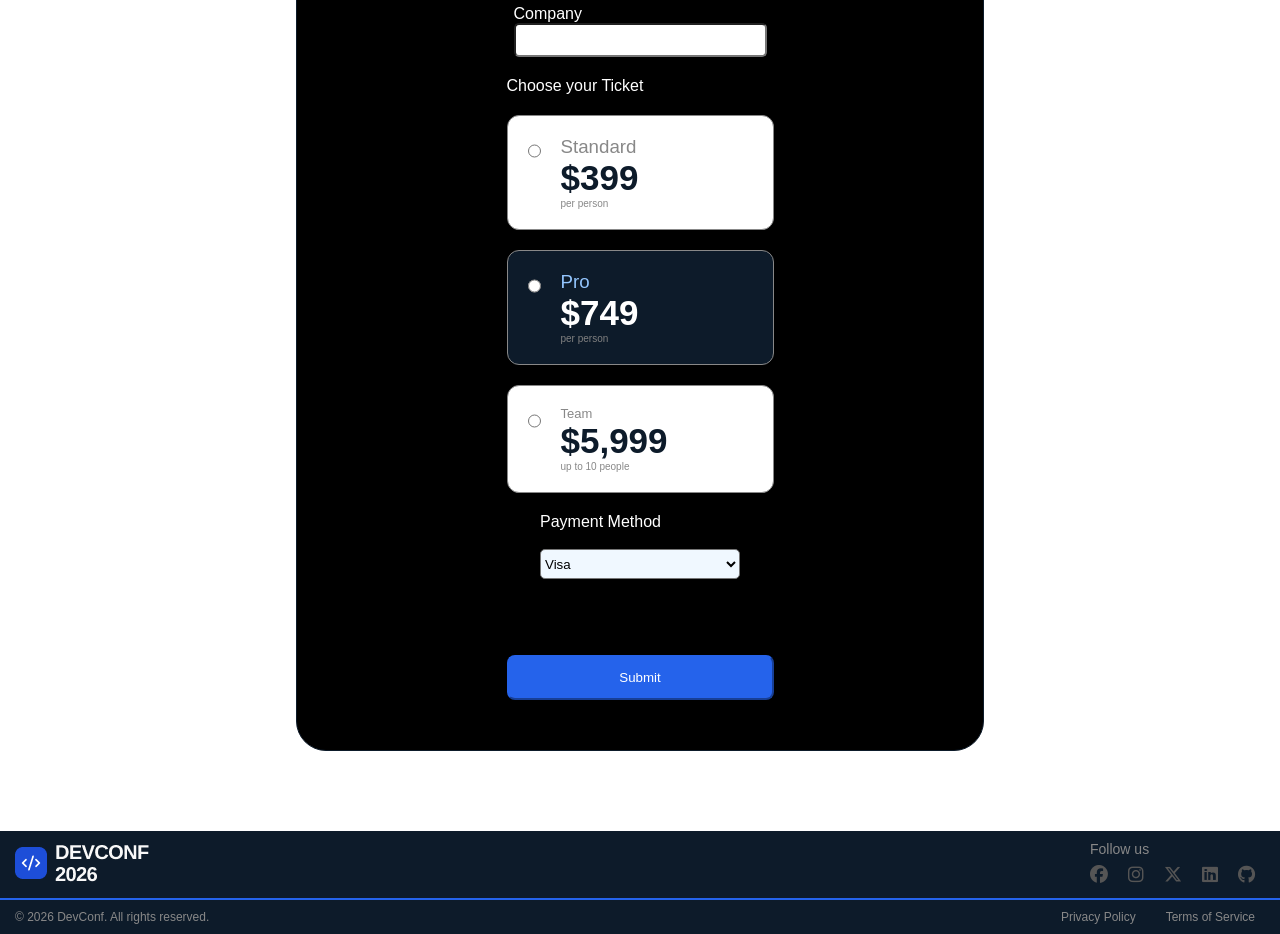
==== commit f7211bb4: "Footer section added" ====
--- a/index.html
+++ b/index.html
@@ -6,6 +6,7 @@
     <meta name="viewport" content="width=device-width, initial-scale=1.0">
     <title>Document</title>
     <link rel="stylesheet" href="./styles.css">
+    <link rel="stylesheet" href="https://cdnjs.cloudflare.com/ajax/libs/font-awesome/6.7.2/css/all.min.css">
 </head>
 
 <body>
@@ -29,7 +30,7 @@
         </sectoion>
 
         <section class="banner">
-            <h1>Code. Connect. Create</h1>
+            <h1>Code. <em>Connect.</em> Create</h1>
             <p> Join 4,000+ engineers, founders, and builders at the premier developer
                 <br> of 2026. Three days of cutting-edge talks, hands-on workshops,
                 <br>and meaningful connections.
@@ -254,11 +255,62 @@
 
                 <br><br>
 
-                <button class="pribut" style="color: white; background-color: #2563EB; border-color: #2563EB; width: 267px;">Submit</button>
-            </div>
-
+                <button class="pribut"
+                    style="color: white; background-color: #2563EB; border-color: #2563EB; width: 267px;">Submit</button>
+            </div>
         </section>
 
+        <footer>
+
+            <div class="footup">
+                <div fotlogo>
+                    <img src="./logos/footer-logo.png" alt="footer-logo">
+                </div>
+                <div>
+                    <div>
+                        <p>Follow us</p>
+
+                        <div class="social-icons">
+
+                            <a href="#">
+                                <i class="fa-brands fa-facebook"></i>
+                            </a>
+
+                            <a href="#">
+                                <i class="fa-brands fa-instagram"></i>
+                            </a>
+
+                            <a href="#">
+                                <i class="fa-brands fa-x-twitter"></i>
+                            </a>
+
+                            <a href="#">
+                                <i class="fa-brands fa-linkedin"></i>
+                            </a>
+
+                            <a href="#">
+                                <i class="fa-brands fa-github"></i>
+                            </a>
+
+                        </div>
+                    </div>
+                </div>
+            </div>
+
+            <hr>
+
+            <div class="footdown">
+                <div class="copyright">
+                    <p>© 2026 DevConf. All rights reserved.</p>
+                </div>
+                <div class="copyright-a">
+                    <p>Privacy Policy</p>
+                    <p>Terms of Service</p>
+                </div>
+            </div>
+
+        </footer>
+
     </main>
 
 </body>
--- a/styles.css
+++ b/styles.css
@@ -270,3 +270,49 @@
     border-radius: 5px;
     background-color: aliceblue;
 }
+
+footer{
+    background-color: #0D1B2A;
+}
+
+footer hr{
+    border: 1px solid #2563EB;
+}
+
+.footup{
+    display: flex;
+    justify-content: space-between;
+    color: #888888;
+    font-size: 14px;
+    padding: 10px 25px 10px 15px;
+}
+
+.footdown{
+    display: flex;
+    justify-content: space-between;
+    color: #888888;
+    font-size: 12px;
+    padding: 10px 25px 10px 15px;
+}
+
+.social-icons{
+    display:flex;
+    justify-content:center;
+    gap:20px;
+    margin-top:8px;
+}
+
+.social-icons a{
+    font-size:18px;
+    color:#555;
+    transition:0.3s;
+}
+
+.social-icons a:hover{
+    color:royalblue;
+}
+
+.copyright-a{
+    display: flex;
+    gap: 30px;
+}
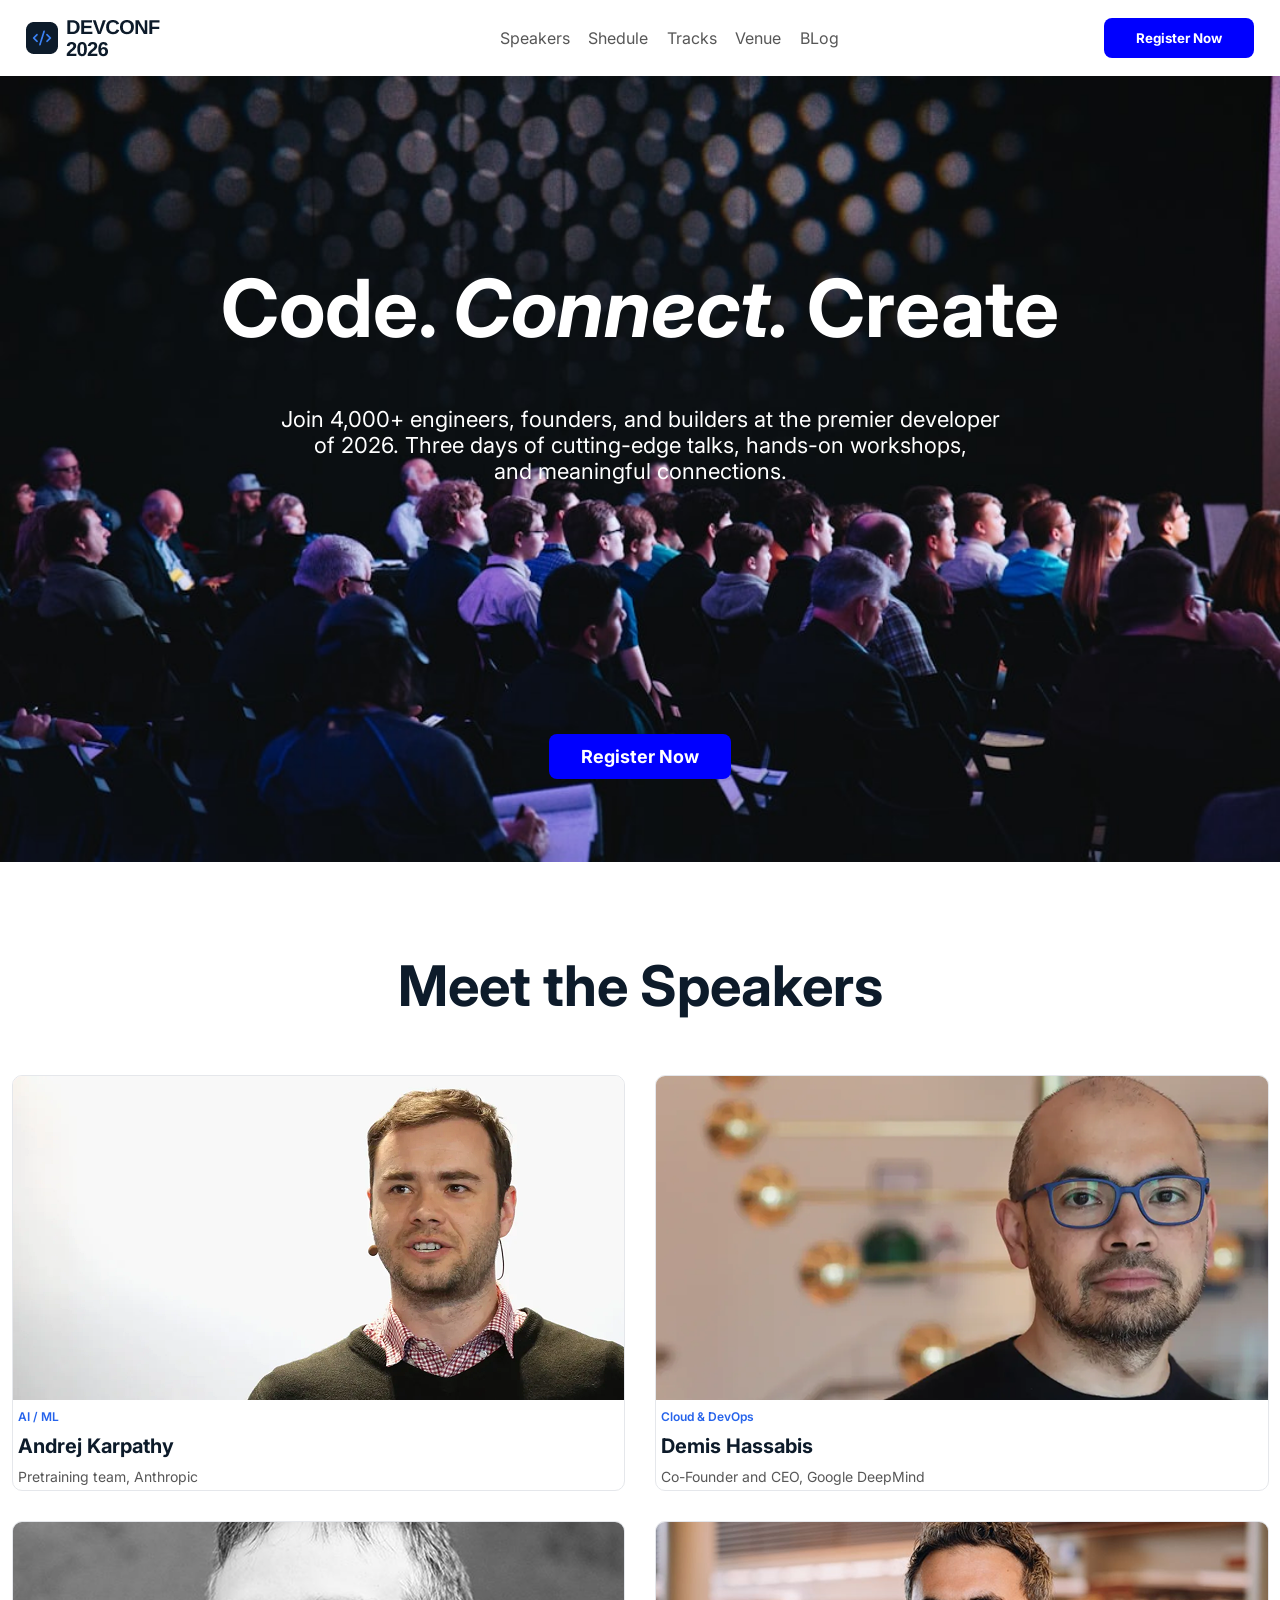
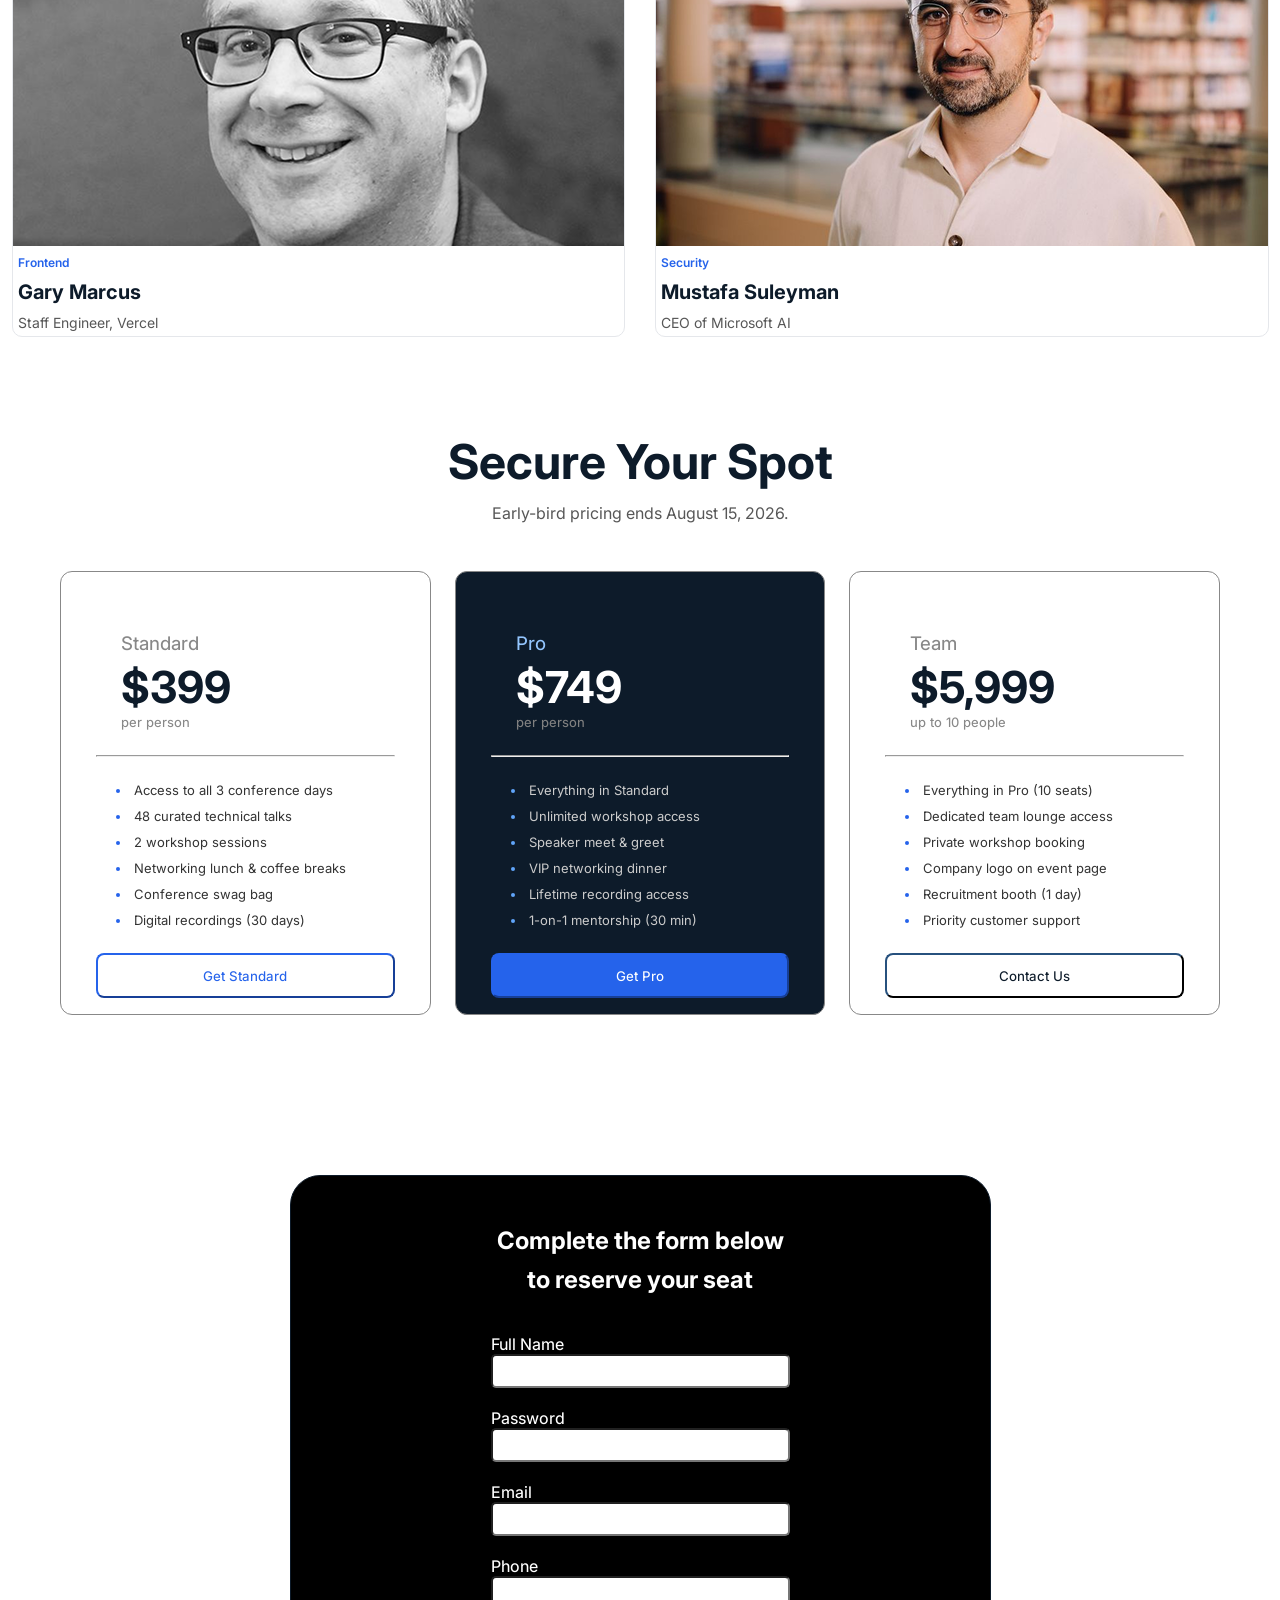
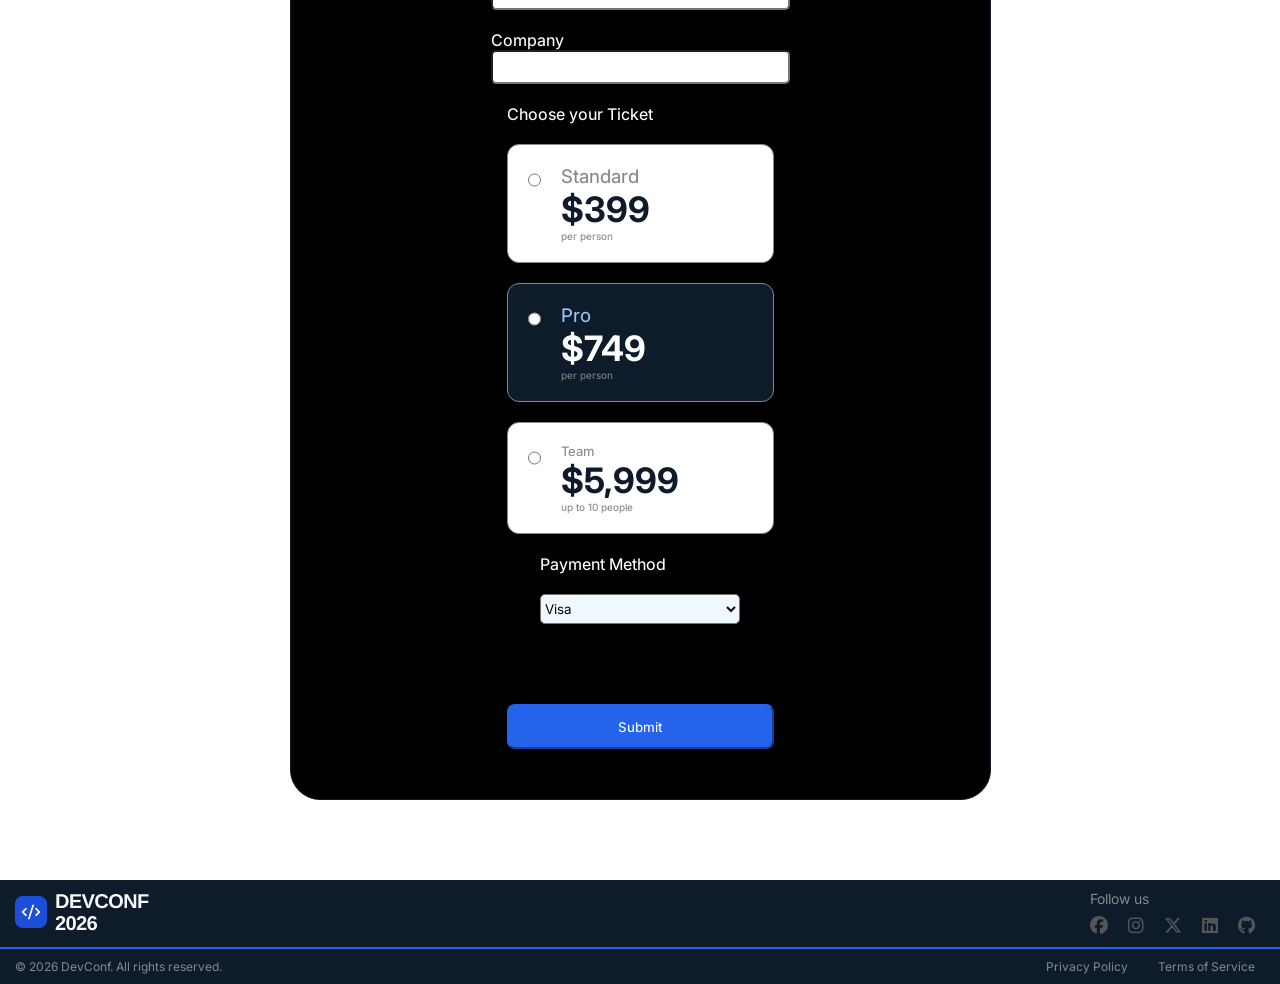
==== commit 7d7abef7: "External font source added" ====
--- a/index.html
+++ b/index.html
@@ -7,6 +7,9 @@
     <title>Document</title>
     <link rel="stylesheet" href="./styles.css">
     <link rel="stylesheet" href="https://cdnjs.cloudflare.com/ajax/libs/font-awesome/6.7.2/css/all.min.css">
+    <link rel="preconnect" href="https://fonts.googleapis.com">
+    <link rel="preconnect" href="https://fonts.gstatic.com" crossorigin>
+    <link href="https://fonts.googleapis.com/css2?family=Inter:wght@100..900&display=swap" rel="stylesheet">
 </head>
 
 <body>
@@ -25,7 +28,7 @@
             </nav>
 
             <div class="rbd" id="white">
-                <button class="regbut" style="color: white;"><strong>Register Now</strong></button>
+                <button class="regbut">Register Now</button>
             </div>
         </sectoion>
 
@@ -36,7 +39,7 @@
                 <br>and meaningful connections.
             </p>
 
-            <button class="regbut" style="font-size: large; font-weight: 700;">Register Now</button>
+            <button class="regbut" style="font-size: 18px; font-weight: 700;">Register Now</button>
         </section>
     </header>
 
@@ -124,7 +127,7 @@
                             <li class="pli">Digital recordings (30 days)</li>
                         </ul>
                     </div>
-                    <button class="pribut">Get Standard</button>
+                    <button class="pribut-a">Get Standard</button>
                 </div>
                 <div class="pricebox-s">
                     <div class="up">
@@ -143,8 +146,7 @@
                             <li class="pli" style="color: #CCCCCC;">1-on-1 mentorship (30 min)</li>
                         </ul>
                     </div>
-                    <button class="pribut" style="color: white; background-color: #2563EB; border-color: #2563EB;">Get
-                        Pro</button>
+                    <button class="pribut-b">Get Pro</button>
                 </div>
                 <div class="pricebox-c">
                     <div class="up">
@@ -163,9 +165,7 @@
                             <li class="pli">Priority customer support</li>
                         </ul>
                     </div>
-                    <button class="pribut"
-                        style="color: #0D1B2A; background-color: white; border-color: #0D1B2A;">Contact
-                        Us</button>
+                    <button class="pribut-c">Contact Us</button>
                 </div>
             </div>
         </section>
@@ -255,8 +255,7 @@
 
                 <br><br>
 
-                <button class="pribut"
-                    style="color: white; background-color: #2563EB; border-color: #2563EB; width: 267px;">Submit</button>
+                <button class="formbut">Submit</button>
             </div>
         </section>
 
--- a/styles.css
+++ b/styles.css
@@ -1,10 +1,10 @@
-*{
+* {
     margin: 0;
     padding: 0;
     font-family: "Inter", sans-serif;
 }
 
-.navigation{
+.navigation {
     display: flex;
     justify-content: space-between;
     align-items: center;
@@ -13,31 +13,33 @@
     padding: 6px;
 }
 
-.nav-list{
+.nav-list {
     color: #575757;
     display: flex;
     gap: 7%;
     list-style: none;
 }
 
-.regbut{
+.regbut {
     color: white;
     background-color: blue;
+    font-weight: bold;
     border-color: transparent;
     padding: 10px 30px;
     border-radius: 8px;
     cursor: pointer;
 }
 
-#white{
-    color: white;
-}
-
-body{
+#white {
+    color: white;
+}
+
+body {
     color: #0D1B2A;
-}
-
-.banner{
+    font-family: "Inter", sans-serif;
+}
+
+.banner {
     background-color: black;
     height: 786px;
     background-image: url(./images/banner.jpg);
@@ -48,29 +50,29 @@
     flex-direction: column;
     text-align: center;
     align-items: center;
-    justify-content: center;     
-}
-
-.banner h1{
-    color:white;
+    justify-content: center;
+}
+
+.banner h1 {
+    color: white;
     font-size: 80px;
     text-align: center;
     transform: translateY(-100px);
 }
 
-.banner p{
-    color:white;
+.banner p {
+    color: white;
     font-size: 22px;
     text-align: center;
     transform: translateY(-50px);
 }
 
-.banner button{
+.banner button {
     text-align: center;
     transform: translateY(200px);
 }
 
-.speaker{
+.speaker {
     display: grid;
     align-items: center;
     justify-content: center;
@@ -78,24 +80,24 @@
     margin-bottom: 80px;
 }
 
-.speakerbox{
+.speakerbox {
     display: grid;
     grid-template-columns: 643.5px 643.5px;
 }
 
-.indibox{
+.indibox {
     background-color: white;
     border: 1px solid #E5E7EB;
     border-radius: 10px;
     overflow: hidden;
-    margin: 15px; 
-}
-
-main section div div p{
+    margin: 15px;
+}
+
+main section div div p {
     padding: 5px;
 }
 
-.price{
+.price {
     display: grid;
     grid-template-columns: auto;
     background-color: white;
@@ -105,18 +107,18 @@
     padding: 0px 60px 80px 60px;
 }
 
-.pricetxt h1{
+.pricetxt h1 {
     font-size: 48px;
     font-weight: bold;
 }
 
-.pricetxt p{
+.pricetxt p {
     font-size: 16px;
     color: #575757;
     margin-top: 12px;
 }
 
-.pricebox-p{
+.pricebox-p {
     display: flex;
     flex-direction: row;
     background-color: white;
@@ -124,7 +126,7 @@
     margin-top: 48px;
 }
 
-.pricebox-c{
+.pricebox-c {
     display: inline-block;
     text-align: left;
     background-color: white;
@@ -137,7 +139,7 @@
     border-radius: 12px;
 }
 
-.pricebox-s{
+.pricebox-s {
     display: inline-block;
     background-color: #0D1B2A;
     border: 1px solid #888888;
@@ -150,20 +152,20 @@
     border-radius: 12px;
 }
 
-.pli{
+.pli {
     color: #333333;
     font-size: 13px;
 }
 
-.pricebox-s li::marker{
+.pricebox-s li::marker {
     color: #60A5FA;
 }
 
-.pricebox-c li::marker{
+.pricebox-c li::marker {
     color: #2563EB;
 }
 
-.pribut{
+.pribut-a {
     color: #2563EB;
     font-weight: 450;
     background-color: white;
@@ -176,20 +178,46 @@
     cursor: pointer;
 }
 
-.up h3{
+.pribut-b {
+    color: white;
+    background-color: #2563EB;
+    border-color: #2563EB;
+    font-weight: 450;
+    border-radius: 8px;
+    margin left: 20px;
+    margin right: 20px;
+    width: 100%;
+    height: 45px;
+    cursor: pointer;
+}
+
+.pribut-c {
+    color: #0D1B2A;
+    background-color: white;
+    border-color: #0D1B2A;
+    font-weight: 450;
+    border-radius: 8px;
+    margin left: 20px;
+    margin right: 20px;
+    width: 100%;
+    height: 45px;
+    cursor: pointer;
+}
+
+.up h3 {
     margin-bottom: 5px;
 }
 
-.up{
+.up {
     padding: 25px;
 }
 
-.down{
+.down {
     line-height: 2;
     padding: 20px;
 }
 
-.form{
+.form {
     display: flex;
     flex-direction: column;
     background-color: white;
@@ -198,7 +226,7 @@
     padding: 80px 60px 80px 60px;
 }
 
-.formbox{
+.formbox {
     display: flex;
     flex-direction: column;
     gap: 20px;
@@ -209,12 +237,12 @@
     align-items: center;
 }
 
-.formbox  div label{
-    color: white;
-    font-weight: 450;
-}
-
-.formbox input{
+.formbox div label {
+    color: white;
+    font-weight: 450;
+}
+
+.formbox input {
     border-radius: 5px;
     height: 30px;
     width: auto;
@@ -222,21 +250,19 @@
     padding-right: 40px;
 }
 
-.ticket{
-
-}
-
-.ticketbox{
-    background-color: white;
-}
-
-.ticket{
+.ticket {}
+
+.ticketbox {
+    background-color: white;
+}
+
+.ticket {
     display: flex;
     gap: 20px;
     flex-direction: column;
 }
 
-.ticket-c{
+.ticket-c {
     display: flex;
     gap: 20px;
     text-align: left;
@@ -247,10 +273,11 @@
     box-sizing: border-box;
     list-style-position: inside;
     padding: 20px;
-    border-radius: 12px;;
-}
-
-.ticket-s{
+    border-radius: 12px;
+    ;
+}
+
+.ticket-s {
     display: flex;
     gap: 20px;
     background-color: #0D1B2A;
@@ -264,22 +291,35 @@
     border-radius: 12px
 }
 
-select{
+select {
     width: 200px;
     height: 30px;
     border-radius: 5px;
     background-color: aliceblue;
 }
 
-footer{
+.formbut {
+    color: white;
+    background-color: #2563EB;
+    border-color: #2563EB;
+    width: 267px;
+    font-weight: 450;
+    border-radius: 8px;
+    margin left: 20px;
+    margin right: 20px;
+    height: 45px;
+    cursor: pointer;
+}
+
+footer {
     background-color: #0D1B2A;
 }
 
-footer hr{
+footer hr {
     border: 1px solid #2563EB;
 }
 
-.footup{
+.footup {
     display: flex;
     justify-content: space-between;
     color: #888888;
@@ -287,7 +327,7 @@
     padding: 10px 25px 10px 15px;
 }
 
-.footdown{
+.footdown {
     display: flex;
     justify-content: space-between;
     color: #888888;
@@ -295,24 +335,59 @@
     padding: 10px 25px 10px 15px;
 }
 
-.social-icons{
-    display:flex;
-    justify-content:center;
-    gap:20px;
-    margin-top:8px;
-}
-
-.social-icons a{
-    font-size:18px;
-    color:#555;
-    transition:0.3s;
-}
-
-.social-icons a:hover{
-    color:royalblue;
-}
-
-.copyright-a{
+.social-icons {
+    display: flex;
+    justify-content: center;
+    gap: 20px;
+    margin-top: 8px;
+}
+
+.social-icons a {
+    font-size: 18px;
+    color: #555;
+    transition: 0.3s;
+}
+
+.social-icons a:hover {
+    color: royalblue;
+}
+
+.copyright-a {
     display: flex;
     gap: 30px;
-}+}
+
+.regbut:hover {
+    color: #2563EB;
+    background-color: white;
+    border-color: #2563EB;
+    transition: 0.3s;
+}
+
+.pribut-a:hover {
+    color: #201522;
+    background-color: aqua;
+    border-color: #201522;
+    transition: 0.3s;
+}
+
+.pribut-b:hover {
+    color: #201522;
+    background-color: aqua;
+    border-color: #201522;
+    transition: 0.3s;
+}
+
+.pribut-c:hover {
+    color: #201522;
+    background-color: aqua;
+    border-color: #201522;
+    transition: 0.3s;
+}
+
+.formbut:hover {
+    color: #2563EB;
+    background-color: white;
+    border-color: #2563EB;
+    transition: 0.3s;
+}
